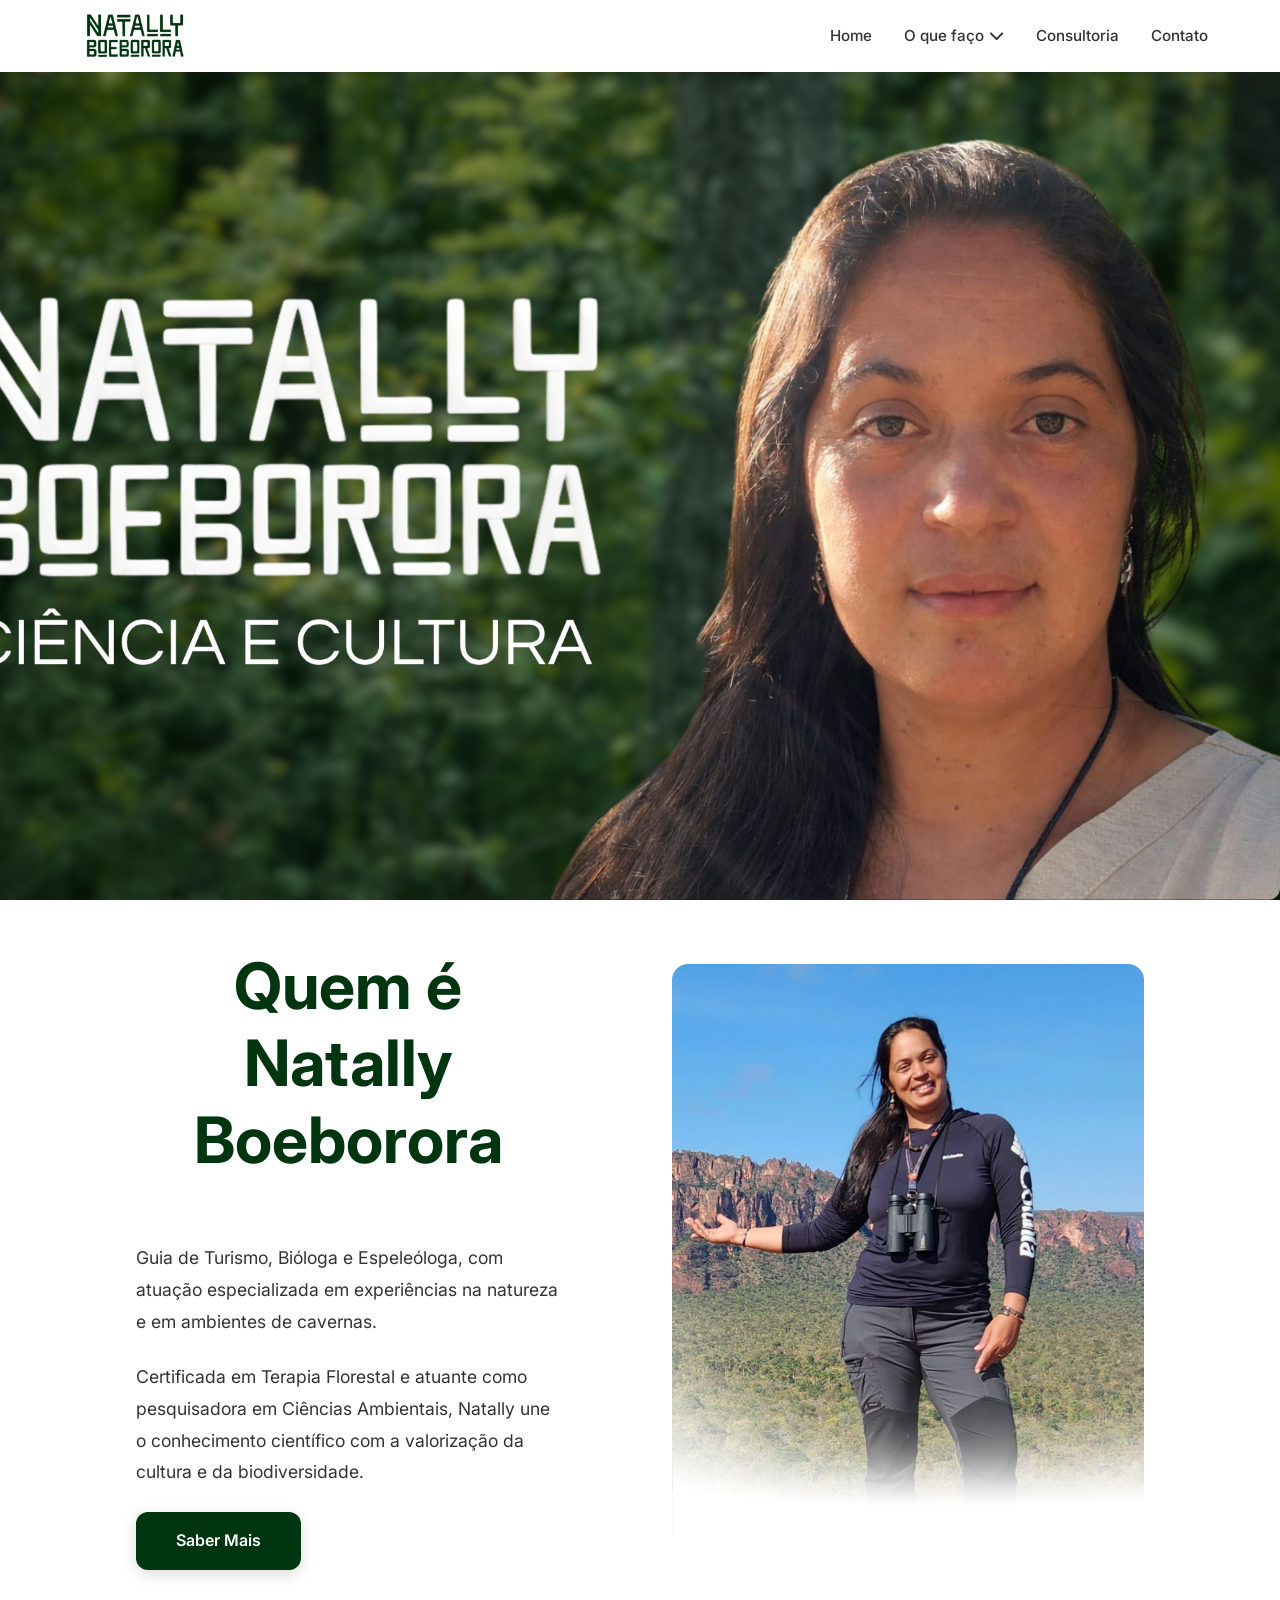
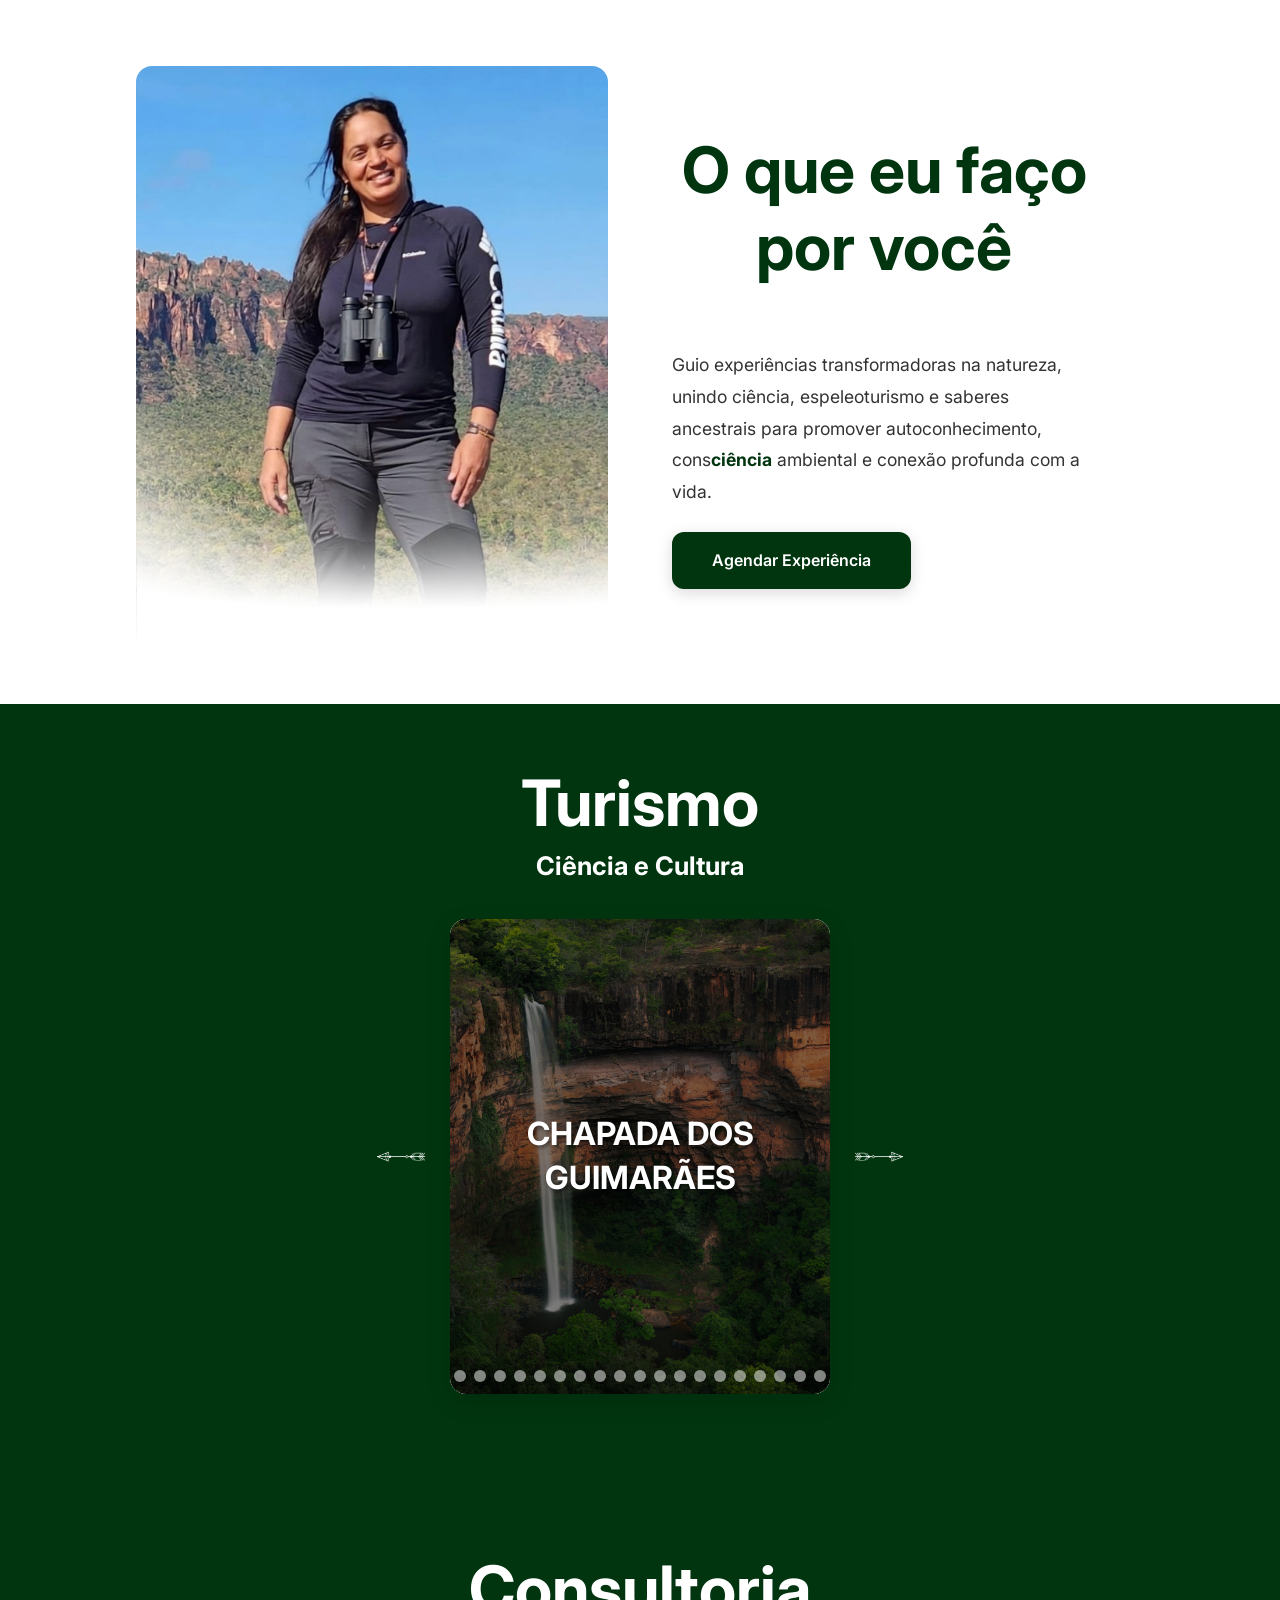
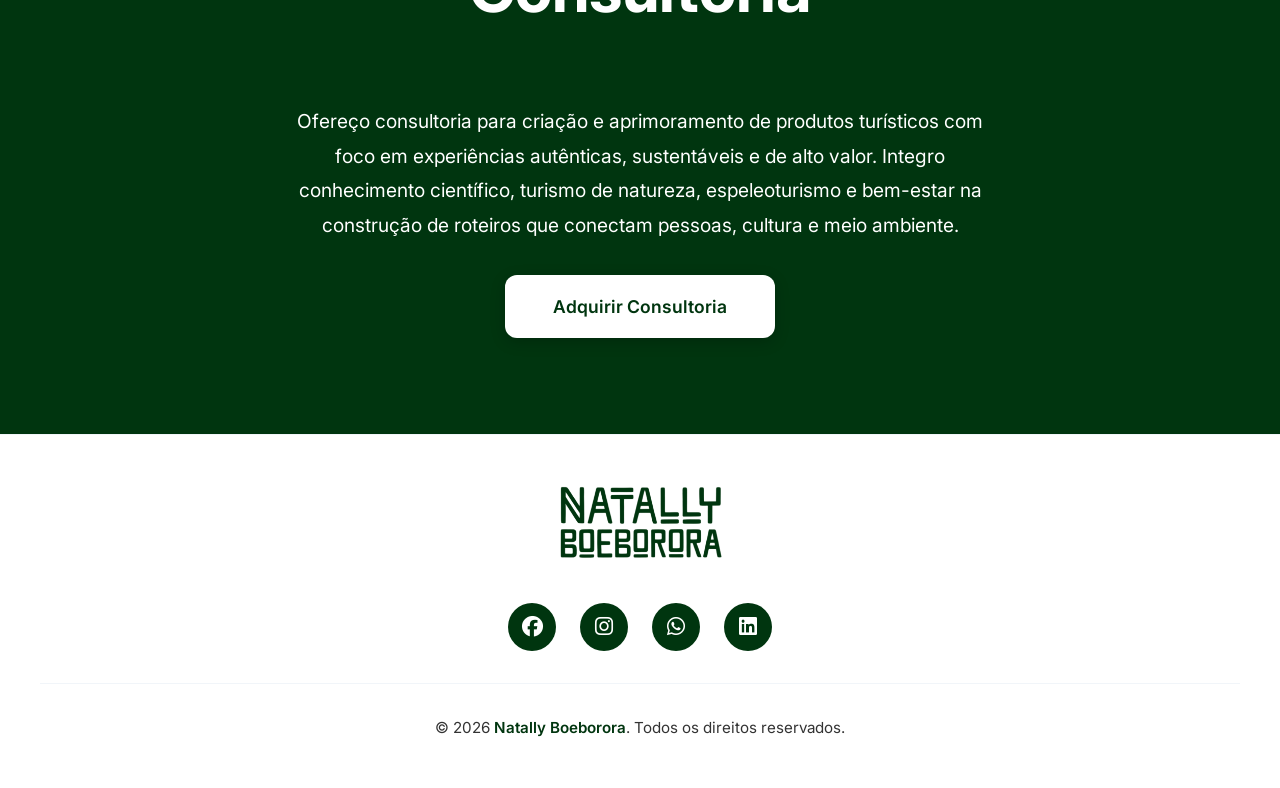
==== index.html @ 576e8a0c "feddback" ====
<!DOCTYPE html>
<html lang="pt-BR">

<head>
  <meta charset="UTF-8">
  <meta name="viewport" content="width=device-width, initial-scale=1.0">
  <title>Natally Boeborora | Ciência e Cultura</title>
  <link rel="preconnect" href="https://fonts.googleapis.com">
  <link rel="preconnect" href="https://fonts.gstatic.com" crossorigin>
  <link
    href="https://fonts.googleapis.com/css2?family=Inter:wght@300;400;500;600;700&amp;family=Playfair+Display:wght@400;700;900&amp;display=swap"
    rel="stylesheet">
  <link rel="stylesheet" href="css/styles.css">
  <link rel="stylesheet" href="https://cdnjs.cloudflare.com/ajax/libs/font-awesome/6.4.0/css/all.min.css">
</head>

<body>
  <!-- Menu Hamburguer -->
  <nav class="navbar">
    <div class="navbar-container">
      <div class="navbar-logo">
        <img src="assets/images/logoverde.png" alt="Natally Boeborora" class="logo-img">
      </div>
      <button class="hamburger" id="hamburger">
        <span></span>
        <span></span>
        <span></span>
      </button>
      <ul class="nav-menu" id="navMenu">
        <li><a href="index.html" class="nav-link">Home</a></li>
        <li class="nav-dropdown">
          <a href="#" class="nav-link">O que faço <i class="fas fa-chevron-down"></i></a>
          <ul class="dropdown-menu">
            <li><a href="guia-turismo.html">Guia de Turismo</a></li>
            <li><a href="turismo-infantil.html">Turismo Infantil</a></li>
            <li><a href="consultoria-turismo.html">Consultoria de Turismologa</a></li>
            <li><a href="terapia-florestal.html">Terapia Florestal & Natureza</a></li>
            <li><a href="palestras.html">Palestras</a></li>
            <li><a href="trajetoria.html">Trajetória Profissional</a></li>
          </ul>
        </li>
        <li><a href="#conclusao" class="nav-link">Consultoria</a></li>
        <li><a href="https://wa.me/5565999999999" target="_blank" class="nav-link">Contato</a></li>
      </ul>
    </div>
  </nav>

  <main>
    <!-- Section 1: Hero #home -->
    <section id="home" class="hero section">
      <picture>
        <source media="(max-width: 768px)" srcset="assets/images/bannermobile.png">
        <img src="assets/images/natallybanner.png" alt="Natally Boeborora" class="hero-banner-img">
      </picture>
    </section>

    <!-- Section 2: Sobre Natally -->
    <section id="sobre" class="section">
      <div class="container">
        <div class="about-grid">
          <div class="about-text fade-in">
            <h2>Quem é Natally Boeborora</h2>
            <p>Guia de Turismo, Bióloga e Espeleóloga, com atuação especializada em experiências na natureza e em ambientes de cavernas.</p>
            <p>Certificada em Terapia Florestal e atuante como pesquisadora em Ciências Ambientais, Natally une o conhecimento científico com a valorização da cultura e da biodiversidade.</p>
            <a href="trajetoria.html" class="btn-saber-mais">Saber Mais</a>
          </div>
          <div class="about-image fade-in">
            <img src="assets/images/quefaz.png" alt="Natally Boeborora">
          </div>
        </div>
      </div>
    </section>

    <!-- Section 3: O que eu faço -->
    <section id="servicos" class="section servicos-section">
      <div class="container">
        <div class="about-grid-reverse">
          <div class="about-image fade-in">
            <img src="assets/images/queme.png" alt="Serviços">
          </div>
          <div class="about-text fade-in">
            <h2>O que eu faço por você</h2>
            <p>Guio experiências transformadoras na natureza, unindo ciência, espeleoturismo e saberes ancestrais para promover autoconhecimento, cons<strong style="color: var(--green);">ciência</strong> ambiental e conexão profunda com a vida.</p>
            <a href="https://wa.me/5565999999999?text=Olá%20Natally%2C%20gostaria%20de%20agendar%20uma%20experiência" target="_blank" class="btn-agendar">Agendar Experiência</a>
          </div>
        </div>
      </div>
    </section>

    <!-- Section 4: Highlight -->
    <section id="highlight" class="section">
      <div class="container">
        <h2>Turismo</h2>
        <h3 style="text-align: center; color: var(--white); font-size: 1.6rem; margin-top: -2.5rem; margin-bottom: 2rem;">Ciência e Cultura</h3>

        <!-- Carrossel de Imagens -->
        <div class="carousel-wrapper fade-in">
          <button class="carousel-btn prev" onclick="changeCarousel(-1)">
            <img src="assets/images/icone2.png" alt="Voltar">
          </button>

          <div class="carousel">
            <div class="carousel-inner">
              <!-- Slide 1 - Chapada dos Guimarães -->
              <div class="carousel-item active">
                <img src="assets/images/carrossel1.jpg" alt="Chapada dos Guimarães">
                <div class="carousel-overlay">
                  <h3>CHAPADA DOS GUIMARÃES</h3>
                </div>
              </div>
              <!-- Slide 2 -->
              <div class="carousel-item">
                <img src="assets/images/1.png" alt="Turismo 1">
              </div>
              <!-- Slide 3 -->
              <div class="carousel-item">
                <img src="assets/images/2.png" alt="Turismo 2">
              </div>
              <!-- Slide 4 -->
              <div class="carousel-item">
                <img src="assets/images/3.png" alt="Turismo 3">
              </div>
              <!-- Slide 5 -->
              <div class="carousel-item">
                <img src="assets/images/4.png" alt="Turismo 4">
              </div>
              <!-- Slide 6 -->
              <div class="carousel-item">
                <img src="assets/images/5.png" alt="Turismo 5">
              </div>
              <!-- Slide 7 -->
              <div class="carousel-item">
                <img src="assets/images/6.png" alt="Turismo 6">
              </div>
              <!-- Slide 8 -->
              <div class="carousel-item">
                <img src="assets/images/carrossel2.jpg" alt="Pantanal">
                <div class="carousel-overlay">
                  <h3>PANTANAL</h3>
                </div>
              </div>
              <!-- Slide 9 -->
              <div class="carousel-item">
                <img src="assets/images/7.png" alt="Turismo 7">
              </div>
              <!-- Slide 10 -->
              <div class="carousel-item">
                <img src="assets/images/8.png" alt="Turismo 8">
              </div>
              <!-- Slide 11 -->
              <div class="carousel-item">
                <img src="assets/images/9.png" alt="Turismo 9">
              </div>
              <!-- Slide 12 -->
              <div class="carousel-item">
                <img src="assets/images/10.png" alt="Turismo 10">
              </div>
              <!-- Slide 13 -->
              <div class="carousel-item">
                <img src="assets/images/carrossel3.jpg" alt="Nobres">
                <div class="carousel-overlay">
                  <h3>NOBRES</h3>
                </div>
              </div>
              <!-- Slide 14 -->
              <div class="carousel-item">
                <img src="assets/images/11.png" alt="Turismo 11">
              </div>
              <!-- Slide 15 -->
              <div class="carousel-item carousel-item--video">
                <video src="assets/images/12.mp4" muted loop playsinline></video>
              </div>
              <!-- Slide 16 -->
              <div class="carousel-item">
                <img src="assets/images/13.png" alt="Turismo 13">
              </div>
              <!-- Slide 17 -->
              <div class="carousel-item carousel-item--video">
                <video src="assets/images/14.mp4" muted loop playsinline></video>
              </div>
              <!-- Slide 18 -->
              <div class="carousel-item">
                <img src="assets/images/carrossel4.jpg" alt="Cuiabá">
                <div class="carousel-overlay">
                  <h3>CUIABÁ CITY TOUR</h3>
                </div>
              </div>
              <!-- Slide 19 -->
              <div class="carousel-item">
                <img src="assets/images/15.png" alt="Turismo 15">
              </div>
              <!-- Slide 20 -->
              <div class="carousel-item">
                <img src="assets/images/16.png" alt="Turismo 16">
              </div>
              <!-- Slide 21 -->
              <div class="carousel-item">
                <img src="assets/images/17.png" alt="Turismo 17">
              </div>
            </div>

            <!-- Indicadores -->
            <div class="carousel-indicators">
              <span class="indicator active" onclick="currentCarousel(0)"></span>
              <span class="indicator" onclick="currentCarousel(1)"></span>
              <span class="indicator" onclick="currentCarousel(2)"></span>
              <span class="indicator" onclick="currentCarousel(3)"></span>
              <span class="indicator" onclick="currentCarousel(4)"></span>
              <span class="indicator" onclick="currentCarousel(5)"></span>
              <span class="indicator" onclick="currentCarousel(6)"></span>
              <span class="indicator" onclick="currentCarousel(7)"></span>
              <span class="indicator" onclick="currentCarousel(8)"></span>
              <span class="indicator" onclick="currentCarousel(9)"></span>
              <span class="indicator" onclick="currentCarousel(10)"></span>
              <span class="indicator" onclick="currentCarousel(11)"></span>
              <span class="indicator" onclick="currentCarousel(12)"></span>
              <span class="indicator" onclick="currentCarousel(13)"></span>
              <span class="indicator" onclick="currentCarousel(14)"></span>
              <span class="indicator" onclick="currentCarousel(15)"></span>
              <span class="indicator" onclick="currentCarousel(16)"></span>
              <span class="indicator" onclick="currentCarousel(17)"></span>
              <span class="indicator" onclick="currentCarousel(18)"></span>
              <span class="indicator" onclick="currentCarousel(19)"></span>
              <span class="indicator" onclick="currentCarousel(20)"></span>
            </div>
          </div>

          <button class="carousel-btn next" onclick="changeCarousel(1)">
            <img src="assets/images/icone.png" alt="Avançar">
          </button>
        </div>

      </div>
    </section>

    <!-- Section 5: Conclusão #conclusao -->
    <section id="conclusao" class="section">
      <div class="container">
        <h2>Consultoria</h2>
        <div class="conclusao-text fade-in">
          <p>Ofereço consultoria para criação e aprimoramento de produtos turísticos com foco em experiências autênticas, sustentáveis e de alto valor. Integro conhecimento científico, turismo de natureza, espeleoturismo e bem-estar na construção de roteiros que conectam pessoas, cultura e meio ambiente.</p>
          <a href="#contato" class="btn-consultoria">Adquirir Consultoria</a>
        </div>
      </div>
    </section>
  </main>

  <!-- Footer -->
  <footer role="contentinfo">
    <div class="footer-container">
      <!-- Logo -->
      <div class="footer-logo">
        <img src="assets/images/logoverde.png" alt="Logo Natally Boeborora">
      </div>

      <!-- Redes Sociais -->
      <div class="footer-socials">
        <a href="#" class="social-btn" title="Facebook">
          <i class="fab fa-facebook"></i>
        </a>
        <a href="#" class="social-btn" title="Instagram">
          <i class="fab fa-instagram"></i>
        </a>
        <a href="#" class="social-btn" title="WhatsApp">
          <i class="fab fa-whatsapp"></i>
        </a>
        <a href="#" class="social-btn" title="LinkedIn">
          <i class="fab fa-linkedin"></i>
        </a>
      </div>

      <!-- Copyright -->
      <div class="footer-copyright">
        <p>&copy; 2026 <span class="green-text">Natally Boeborora</span>. Todos os direitos reservados.</p>
      </div>
    </div>
  </footer>

  <script src="js/script.js"></script>
</body>

</html>
---- css/styles.css ----
/* Styles.css - Ciência e Cultura Site - Light Academic Theme */

/* Reset and Base */
* {
  margin: 0;
  padding: 0;
  box-sizing: border-box;
}

body {
  font-family: 'Inter', -apple-system, BlinkMacSystemFont, 'Segoe UI', Roboto, sans-serif;
  line-height: 1.6;
  color: var(--gray);
  background: var(--white);
  overflow-x: hidden;
}

img {
  max-width: 100%;
  height: auto;
  border-radius: 12px;
}

/* Color Variables - Matched from Canva */
:root {
  --soft-blue: #00350f;
  --light-blue: #E3F2FD;
  --primary-blue: #00350f;
  --accent-blue: #00350f;
  --green: #00350f;
  --light-green: #E8F5E8;
  --gray: #333333;
  --dark-gray: #374151;
  --light-gray: #F1F5F9;
  --white: #FFFFFF;
  --yellow: #FCD34D;
  --shadow: 0 4px 20px rgba(0, 0, 0, 0.08);
}


/* Navbar */
.navbar {
  position: fixed;
  top: 0;
  left: 0;
  width: 100%;
  background: var(--white);
  box-shadow: 0 2px 12px rgba(0, 0, 0, 0.08);
  z-index: 1000;
}

.navbar-container {
  max-width: 1200px;
  margin: 0 auto;
  padding: 0 2rem;
  display: flex;
  align-items: center;
  justify-content: space-between;
  height: 72px;
}

.navbar-logo {
  display: flex;
  align-items: center;
}

.logo-img {
  height: 48px;
  width: auto;
  border-radius: 0;
}

.nav-menu {
  list-style: none;
  display: flex;
  align-items: center;
  gap: 2rem;
  margin: 0;
  padding: 0;
}

.nav-link {
  text-decoration: none;
  color: var(--gray);
  font-weight: 500;
  font-size: 0.95rem;
  transition: color 0.3s ease;
  display: flex;
  align-items: center;
  gap: 0.3rem;
}

.nav-link:hover {
  color: var(--green);
}

/* Dropdown */
.nav-dropdown {
  position: relative;
}

.nav-dropdown .dropdown-menu {
  display: none;
  position: absolute;
  top: calc(100% + 0.5rem);
  left: 0;
  background: var(--white);
  border-radius: 10px;
  box-shadow: 0 8px 24px rgba(0, 0, 0, 0.12);
  min-width: 230px;
  padding: 0.5rem 0;
  list-style: none;
  z-index: 200;
}

.nav-dropdown.active .dropdown-menu {
  display: block;
}

.dropdown-menu li a {
  display: block;
  padding: 0.65rem 1.25rem;
  color: var(--gray);
  text-decoration: none;
  font-size: 0.92rem;
  font-weight: 500;
  transition: background 0.2s ease, color 0.2s ease;
}

.dropdown-menu li a:hover {
  background: var(--light-green);
  color: var(--green);
}

/* Hamburger (mobile) */
.hamburger {
  display: none;
  flex-direction: column;
  gap: 5px;
  background: none;
  border: none;
  cursor: pointer;
  padding: 4px;
}

.hamburger span {
  display: block;
  width: 26px;
  height: 3px;
  background: var(--gray);
  border-radius: 3px;
  transition: all 0.3s ease;
}

/* Service pages */
.service-hero {
  padding-top: 72px;
  min-height: 320px;
  background: var(--green);
  display: flex;
  align-items: center;
  justify-content: center;
  position: relative;
}

.service-hero::before {
  content: '';
  position: absolute;
  inset: 0;
  background: rgba(0, 0, 0, 0.62);
}

.service-hero-content {
  position: relative;
  z-index: 1;
}

@media (max-width: 768px) {
  .service-hero--consultoria {
    background-image: url('../assets/images/consultoriamobile.jpeg') !important;
    background-position: center !important;
  }
}

.service-hero-content {
  text-align: center;
  padding: 4rem 2rem;
  max-width: 700px;
}

.service-hero-content h1 {
  font-size: clamp(2rem, 5vw, 3.5rem);
  color: var(--white);
  margin-bottom: 1rem;
}

.service-hero-content p {
  font-size: 1.15rem;
  color: rgba(255, 255, 255, 0.85);
  line-height: 1.7;
}

.service-content {
  max-width: 800px;
  margin: 0 auto;
}

.service-content h2 {
  font-size: clamp(1.6rem, 3vw, 2.4rem);
  color: var(--green);
  margin-bottom: 1.5rem;
  text-align: left;
}

.service-content p {
  font-size: 1.05rem;
  line-height: 1.8;
  color: var(--gray);
  margin-bottom: 1.25rem;
}

.service-list {
  list-style: none;
  padding: 0;
  margin: 1.5rem 0;
}

.service-list li {
  padding: 0.6rem 0 0.6rem 1.5rem;
  position: relative;
  font-size: 1.05rem;
  color: var(--gray);
  line-height: 1.6;
  border-bottom: 1px solid var(--light-gray);
}

.service-list li::before {
  content: '✓';
  position: absolute;
  left: 0;
  color: var(--green);
  font-weight: 700;
}

.features-grid {
  display: grid;
  grid-template-columns: repeat(auto-fit, minmax(220px, 1fr));
  gap: 1.5rem;
  margin-top: 1.5rem;
}

.feature-card {
  background: var(--white);
  border-radius: 12px;
  padding: 1.75rem 1.5rem;
  box-shadow: var(--shadow);
  transition: transform 0.3s ease;
}

.feature-card:hover {
  transform: translateY(-4px);
}

.feature-card h3 {
  font-size: 1.1rem;
  color: var(--green);
  margin-bottom: 0.75rem;
}

.feature-card p {
  font-size: 0.95rem;
  color: var(--gray);
  line-height: 1.6;
  margin: 0;
}

/* Offset content below fixed navbar */
main {
  padding-top: 72px;
}


/* Mobile navbar */
@media (max-width: 768px) {
  .hamburger {
    display: flex;
  }

  .nav-menu {
    display: none;
    position: absolute;
    top: 72px;
    right: 0;
    left: auto;
    width: 220px;
    background: var(--white);
    flex-direction: column;
    align-items: flex-end;
    padding: 1rem 1.5rem 1.5rem;
    box-shadow: -4px 8px 20px rgba(0, 0, 0, 0.1);
    border-radius: 0 0 0 12px;
    gap: 0.25rem;
  }

  .nav-menu.open {
    display: flex;
  }

  .nav-dropdown .dropdown-menu {
    position: static;
    box-shadow: none;
    padding: 0 0 0 1rem;
    display: none;
  }

  .nav-dropdown.active .dropdown-menu {
    display: block;
  }
}

/* Hero Section #inicio */
.hero {
  width: 100vw;
  height: calc(100vh - 72px);
  min-height: 528px;
  background-image: url('../assets/images/bannerbg.png');
  background-size: cover;
  background-position: center;
  background-repeat: no-repeat;
  background-attachment: fixed;
  position: relative;
  margin-left: calc(-50vw + 50%);
}



.hero-banner-img {
  position: absolute;
  top: 0;
  left: 0;
  width: 100%;
  height: 100%;
  object-fit: cover;
  object-position: center;
  z-index: 0;
}

.cta-button {
  background: var(--yellow);
  color: var(--primary-blue);
  padding: 1rem 2.5rem;
  font-size: 1.2rem;
  font-weight: 600;
  border: none;
  border-radius: 50px;
  cursor: pointer;
  transition: transform 0.3s ease, box-shadow 0.3s ease;
  text-decoration: none;
  display: inline-block;
}

.cta-button:hover {
  transform: translateY(-3px);
  box-shadow: 0 10px 25px rgba(252, 211, 77, 0.4);
}

/* Section */
.section {
  padding: 3rem 2rem;
}

/* Container */
.container {
  max-width: 1200px;
  margin: 0 auto;
  padding: 0 6rem;
}

/* Sobre Section - 2 columns */
.sobre-container {
  display: grid;
  grid-template-columns: 1fr 1fr;
  gap: 4rem;
  align-items: center;
}

.sobre-text h3 {
  font-size: 2.5rem;
  color: var(--soft-blue);
  margin-bottom: 1.5rem;
}

.sobre-text p {
  font-size: 1.2rem;
  line-height: 1.8;
  color: var(--gray);
}

.sobre-img {
  height: 400px;
  background: var(--light-blue);
  border-radius: 20px;
  display: flex;
  align-items: center;
  justify-content: center;
  font-size: 1.1rem;
}

/* About Section */
.about-grid {
  display: grid;
  grid-template-columns: 1fr 1fr;
  gap: 4rem;
  align-items: center;
}

.about-grid-reverse {
  display: grid;
  grid-template-columns: 1fr 1fr;
  gap: 4rem;
  align-items: center;
}

.about-text {
  max-width: 90%;
}

.about-text h2 {
  font-size: 2.8rem;
  color: var(--green);
  margin-bottom: 2rem;
  line-height: 1.2;
}

.about-text p {
  font-size: 1.1rem;
  color: var(--gray);
  line-height: 1.8;
  margin-bottom: 1.5rem;
}

.about-image {
  display: flex;
  align-items: center;
  justify-content: center;
}

.about-image img {
  max-width: 100%;
  height: auto;
  border-radius: 16px;
}


/* Content Blocks - Alternating */
.content-blocks {
  display: flex;
  flex-direction: column;
  gap: 6rem;
}

.content-block {
  display: flex;
  align-items: center;
  gap: 1.5rem;
}

.content-block.reverse {
  flex-direction: row-reverse;
}

.content-block-img {
  flex: 1.4;
  height: 480px;
  display: flex;
  align-items: center;
  justify-content: center;
  font-size: 1.1rem;
}

.content-block-img img {
  max-width: 100%;
  max-height: 100%;
  object-fit: contain;
}

.content-block-text {
  flex: 1;
  padding: 0 2rem;
}

.content-block-text h3 {
  font-size: 2.2rem;
  color: var(--green);
  margin-bottom: 1rem;
}

.content-block-text p {
  font-size: 1.1rem;
  line-height: 1.8;
  color: var(--gray);
}

/* Highlight Box */
/* Highlight Section */
#highlight {
  background: var(--green);
}

/* Carousel Wrapper */
.carousel-wrapper {
  display: flex;
  flex-direction: row;
  align-items: center;
  justify-content: center;
  gap: 1.5rem;
  margin: 2rem auto 3rem;
  max-width: 700px;
}

/* Carousel */
.carousel {
  width: 100%;
  max-width: 380px;
  position: relative;
  background: var(--white);
  border-radius: 16px;
  overflow: hidden;
  box-shadow: 0 8px 24px rgba(0, 0, 0, 0.15);
  flex-shrink: 0;
}

.carousel-inner {
  position: relative;
  width: 100%;
  aspect-ratio: 4 / 5;
  height: auto;
}

.carousel-item {
  display: none;
  position: absolute;
  top: 0;
  left: 0;
  width: 100%;
  height: 100%;
}

.carousel-item.active {
  display: block;
  animation: fadeIn 0.5s ease-in-out;
}

.carousel-item img,
.carousel-item video {
  width: 100%;
  height: 100%;
  object-fit: cover;
  border-radius: 16px;
}

.carousel-overlay {
  position: absolute;
  top: 0;
  left: 0;
  width: 100%;
  height: 100%;
  background: rgba(0, 0, 0, 0.5);
  display: flex;
  align-items: center;
  justify-content: center;
  border-radius: 16px;
}

.carousel-overlay h3 {
  color: var(--white);
  font-size: 2rem;
  text-align: center;
  padding: 2rem;
  line-height: 1.4;
  text-shadow: 2px 2px 4px rgba(0, 0, 0, 0.5);
}

@keyframes fadeIn {
  from {
    opacity: 0;
  }
  to {
    opacity: 1;
  }
}

.carousel-btn {
  background: transparent;
  border: none;
  padding: 0;
  cursor: pointer;
  width: 50px;
  height: 50px;
  display: flex;
  align-items: center;
  justify-content: center;
  transition: opacity 0.3s ease;
  flex-shrink: 0;
}

.carousel-btn img {
  border-radius: 0;
  width: 100%;
  height: 100%;
  object-fit: contain;
}

.registros-carousel-wrapper .carousel-btn {
  background: var(--green);
  border-radius: 50%;
  box-shadow: 0 2px 10px rgba(0, 0, 0, 0.15);
  padding: 10px;
  width: 50px;
  height: 50px;
}

.carousel-btn:hover {
  opacity: 0.7;
}

.carousel-indicators {
  position: absolute;
  bottom: 12px;
  left: 50%;
  transform: translateX(-50%);
  display: flex;
  gap: 8px;
  z-index: 10;
}

.indicator {
  width: 12px;
  height: 12px;
  border-radius: 50%;
  background: rgba(255, 255, 255, 0.5);
  cursor: pointer;
  transition: background 0.3s ease;
}

.indicator.active {
  background: var(--white);
}

#highlight h2 {
  color: var(--white) !important;
  margin-bottom: 2rem !important;
}

.highlight-box {
  background: transparent;
  padding: 4rem 3rem;
  border-radius: 24px;
  text-align: center;
  max-width: 800px;
  margin: 0 auto;
  box-shadow: none;
}

.highlight-box p {
  font-size: 1.4rem;
  font-style: italic;
  color: var(--white);
  line-height: 1.7;
}

/* Conclusão Section */
#conclusao {
  background: var(--green);
}

#conclusao h2 {
  color: var(--white) !important;
}

.conclusao-text {
  max-width: 700px;
  margin: 0 auto 3rem;
  text-align: center;
  font-size: 1.2rem;
  line-height: 1.8;
  color: var(--white);
}

.conclusao-text p {
  font-weight: normal;
  margin-bottom: 2rem;
}

.btn-consultoria {
  display: inline-block;
  background: var(--white);
  color: var(--green);
  padding: 1rem 3rem;
  border-radius: 12px;
  font-size: 1.1rem;
  font-weight: 600;
  text-decoration: none;
  transition: transform 0.3s ease, box-shadow 0.3s ease;
  cursor: pointer;
  box-shadow: 0 4px 15px rgba(0, 0, 0, 0.2);
}

.btn-consultoria:hover {
  transform: translateY(-3px);
  box-shadow: 0 8px 25px rgba(0, 0, 0, 0.3);
}

.btn-saber-mais {
  display: block;
  background: var(--green);
  color: var(--white);
  padding: 1rem 2.5rem;
  border-radius: 12px;
  font-size: 1rem;
  font-weight: 600;
  text-decoration: none;
  transition: transform 0.3s ease, box-shadow 0.3s ease;
  margin-top: 1.5rem;
  margin-left: 0;
  box-shadow: 0 4px 15px rgba(0, 0, 0, 0.15);
  width: fit-content;
}

.btn-saber-mais:hover {
  transform: translateY(-3px);
  box-shadow: 0 8px 25px rgba(0, 0, 0, 0.25);
}

.btn-agendar {
  display: block;
  background: var(--green);
  color: var(--white);
  padding: 1rem 2.5rem;
  border-radius: 12px;
  font-size: 1rem;
  font-weight: 600;
  text-decoration: none;
  transition: transform 0.3s ease, box-shadow 0.3s ease;
  margin-top: 1.5rem;
  margin-left: 0;
  box-shadow: 0 4px 15px rgba(0, 0, 0, 0.15);
  width: fit-content;
}

.btn-agendar:hover {
  transform: translateY(-3px);
  box-shadow: 0 8px 25px rgba(0, 0, 0, 0.25);
}

/* Section h2 */
.section h2 {
  font-size: clamp(2.5rem, 5vw, 4rem);
  text-align: center;
  margin-bottom: 4rem;
  color: var(--soft-blue);
  position: relative;
}



/* Footer */
footer {
  background: var(--primary-blue);
  color: var(--white);
  text-align: center;
  padding: 4rem 2rem 3rem;
}

.footer-content p {
  margin-bottom: 1rem;
  opacity: 0.9;
}

/* Smooth Scroll */
html {
  scroll-behavior: smooth;
}

/* Animations */
@keyframes fadeInUp {
  from {
    opacity: 0;
    transform: translateY(30px);
  }

  to {
    opacity: 1;
    transform: translateY(0);
  }
}

/* Responsive */
@media (max-width: 768px) {
  .section {
    padding: 3rem 2rem;
  }

  .container {
    padding: 0 1.5rem;
  }

  .hero {
    margin-left: 0;
    width: 100%;
    height: 50vh;
    min-height: 350px;
  }

  .about-grid,
  .about-grid-reverse {
    grid-template-columns: 1fr;
    gap: 2rem;
  }

  .about-image {
    display: none;
  }

  .about-text {
    text-align: left !important;
    width: 100% !important;
    max-width: none !important;
    padding: 0 !important;
    margin: 0 !important;
  }

  .section h2 {
    margin-bottom: 1.5rem;
  }

  #highlight h2 {
    margin-bottom: 2rem !important;
  }

  .about-text h2 {
    text-align: left;
    margin-bottom: 1rem;
  }

  .about-text p {
    text-align: left;
  }

  .sobre-container,
  .content-block,
  .content-block.reverse {
    grid-template-columns: 1fr;
    flex-direction: column;
    gap: 2rem;
    text-align: center;
  }

  .carousel-wrapper {
    flex-direction: row;
    align-items: center;
    gap: 0.5rem;
    max-width: 100%;
  }

  .carousel {
    flex: 1;
    max-width: 100%;
    min-width: 0;
  }

  .carousel-inner {
    aspect-ratio: 4 / 5;
    height: auto;
  }

  .carousel-btn {
    width: 36px;
    height: 36px;
    flex-shrink: 0;
  }

  .highlight-box {
    padding: 2rem 1.5rem;
  }
}

/* Footer */
footer {
  background: var(--white);
  color: var(--gray);
  padding: 3rem 2rem;
  text-align: center;
  border-top: 1px solid var(--light-gray);
}

.footer-container {
  max-width: 1200px;
  margin: 0 auto;
  display: flex;
  flex-direction: column;
  align-items: center;
  gap: 2rem;
}

.footer-logo img {
  max-height: 80px;
  width: auto;
}

.footer-socials {
  display: flex;
  gap: 1.5rem;
  justify-content: center;
}

.social-btn {
  display: inline-flex;
  align-items: center;
  justify-content: center;
  width: 48px;
  height: 48px;
  background: var(--soft-blue);
  color: var(--white);
  border-radius: 50%;
  text-decoration: none;
  transition: background 0.3s ease, transform 0.3s ease;
  font-size: 1.3rem;
}

.social-btn:hover {
  background: var(--green);
  color: var(--white);
  transform: translateY(-3px);
}

.footer-copyright {
  border-top: 1px solid var(--light-gray);
  padding-top: 2rem;
  width: 100%;
}

.footer-copyright p {
  margin: 0;
  font-size: 0.95rem;
  color: var(--gray);
}

.green-text {
  color: var(--green);
  font-weight: 600;
}

.green-link {
  color: var(--green);
  font-weight: 600;
  text-decoration: none;
  transition: opacity 0.3s ease;
}

/* Registros Carousel */
.registros-carousel-wrapper {
  display: flex;
  flex-direction: row;
  align-items: center;
  justify-content: center;
  gap: 1.5rem;
  max-width: 700px;
  margin: 0 auto;
}

.registros-carousel {
  width: 100%;
  max-width: 380px;
  flex-shrink: 0;
  position: relative;
  border-radius: 16px;
  overflow: hidden;
  box-shadow: 0 8px 24px rgba(0, 0, 0, 0.15);
}

.registros-inner {
  position: relative;
  width: 100%;
  aspect-ratio: 4 / 5;
}

.registros-item {
  display: none;
  position: absolute;
  inset: 0;
}

.registros-item.active {
  display: block;
  animation: fadeIn 0.5s ease-in-out;
}

.registros-item img {
  width: 100%;
  height: 100%;
  object-fit: cover;
  border-radius: 16px;
}

.registros-indicators {
  position: absolute;
  bottom: 12px;
  left: 50%;
  transform: translateX(-50%);
  display: flex;
  gap: 8px;
  z-index: 10;
}

@media (max-width: 768px) {
  .registros-carousel-wrapper {
    gap: 0.5rem;
  }

  .registros-carousel {
    max-width: 100%;
    flex: 1;
    min-width: 0;
  }
}

.green-link:hover {
  opacity: 0.7;
  text-decoration: underline;
}

@media (min-width: 1200px) {
  .hero h1 {
    font-size: 6rem;
  }
}

/* Intersection Observer for animations */
.fade-in {
  opacity: 0;
  transform: translateY(30px);
  transition: all 0.6s ease;
}

.fade-in.visible {
  opacity: 1;
  transform: translateY(0);
}
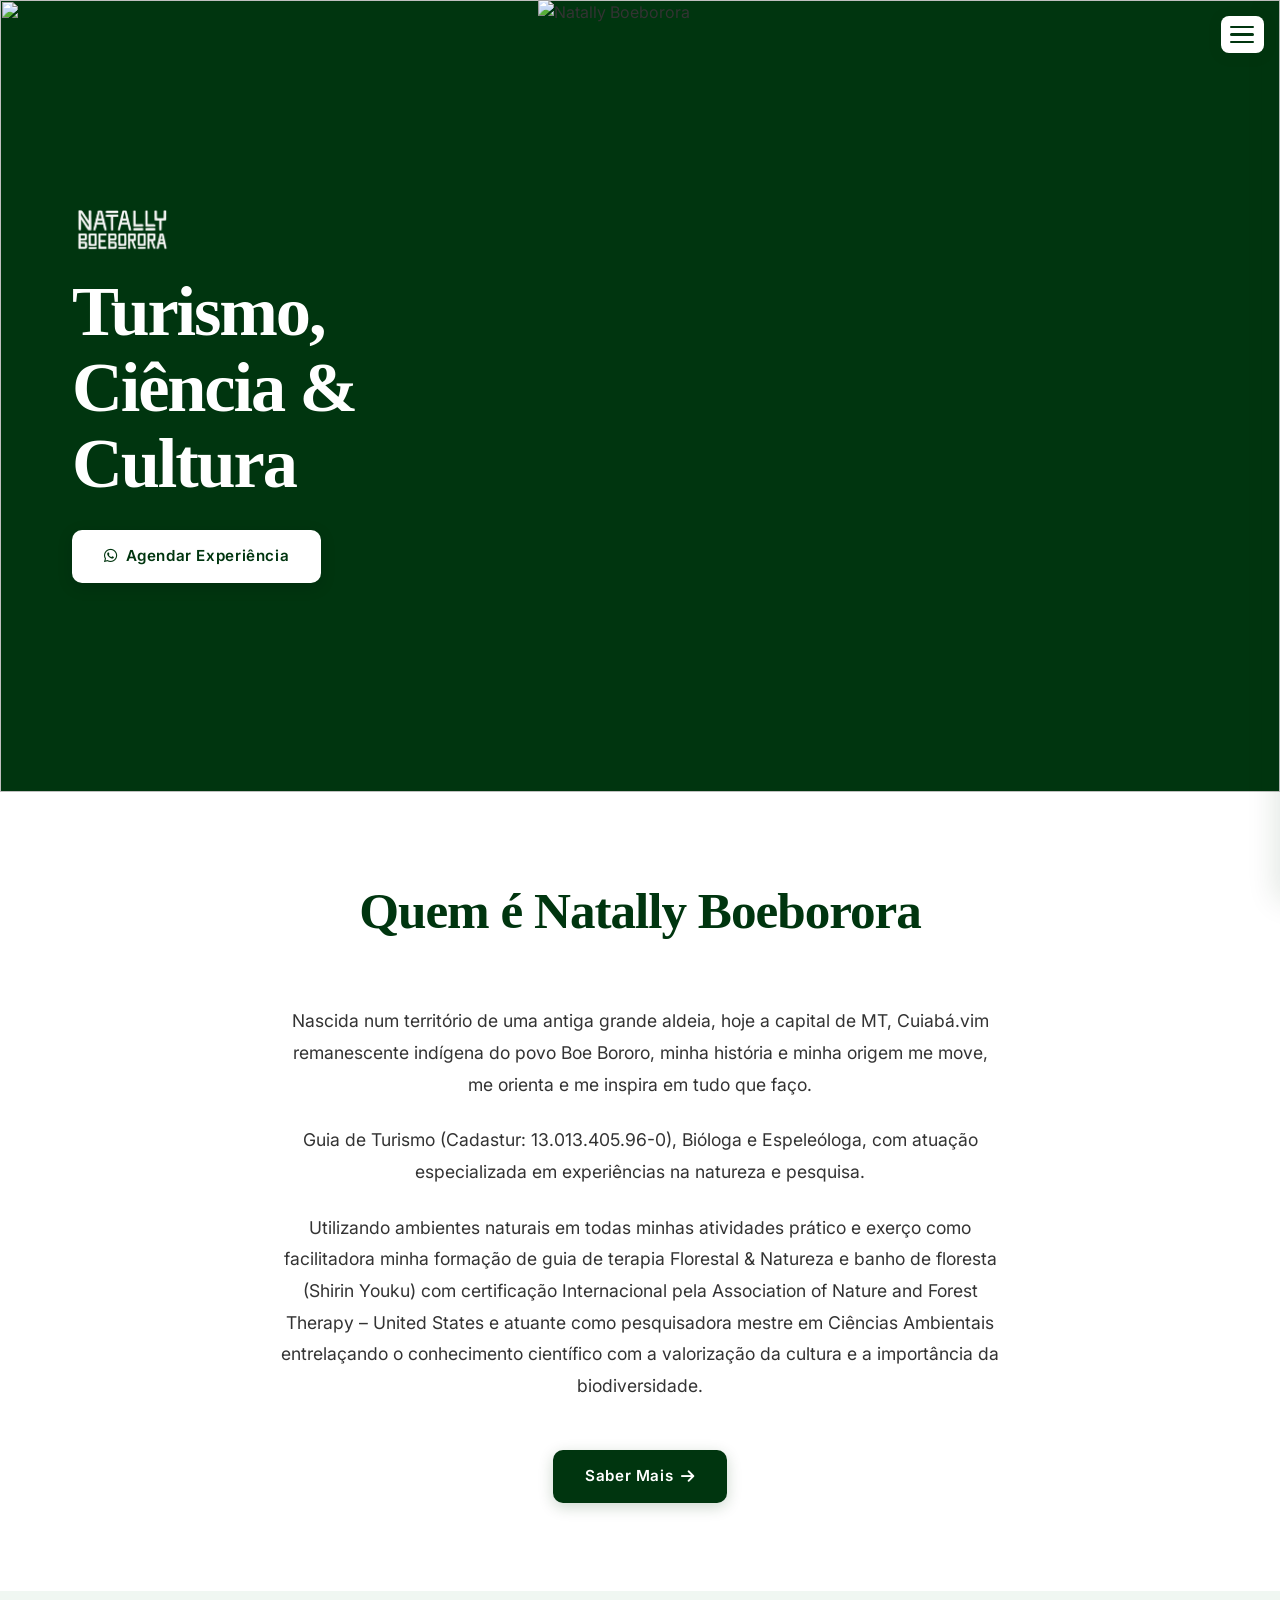
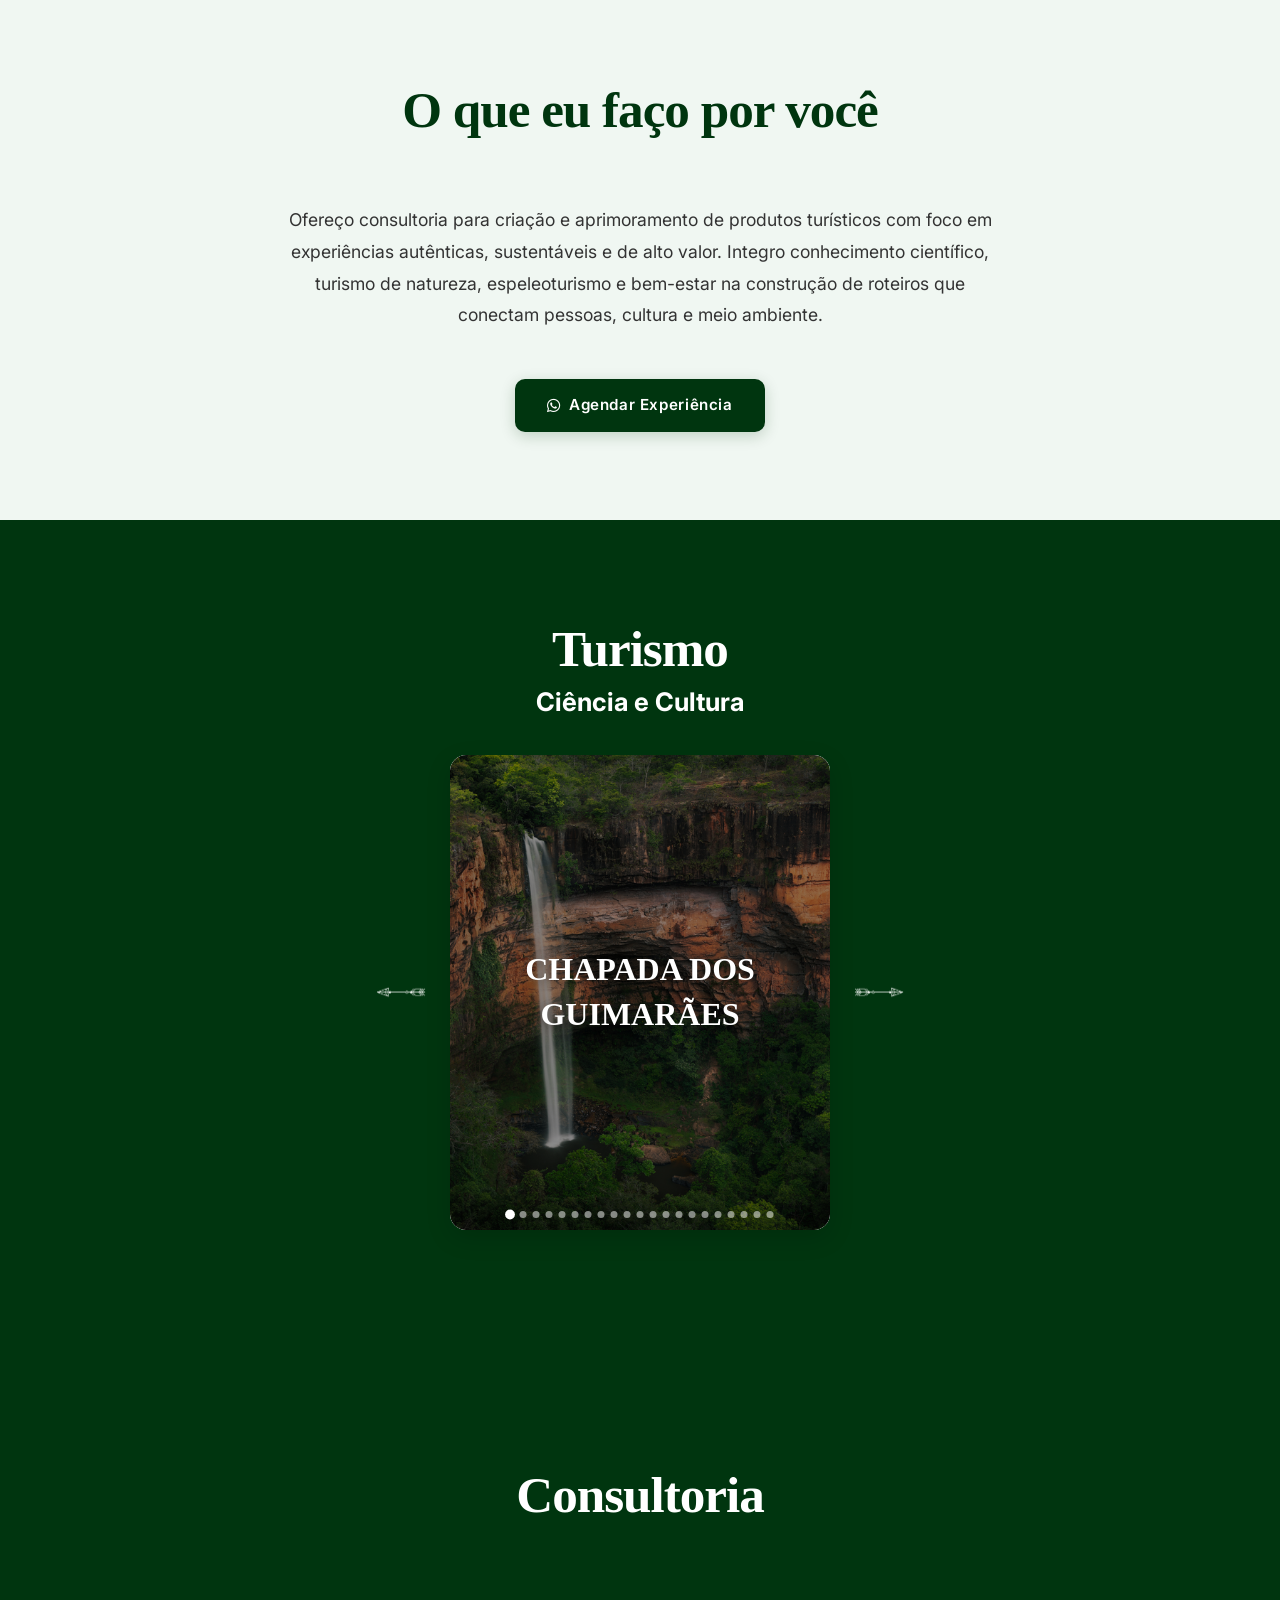
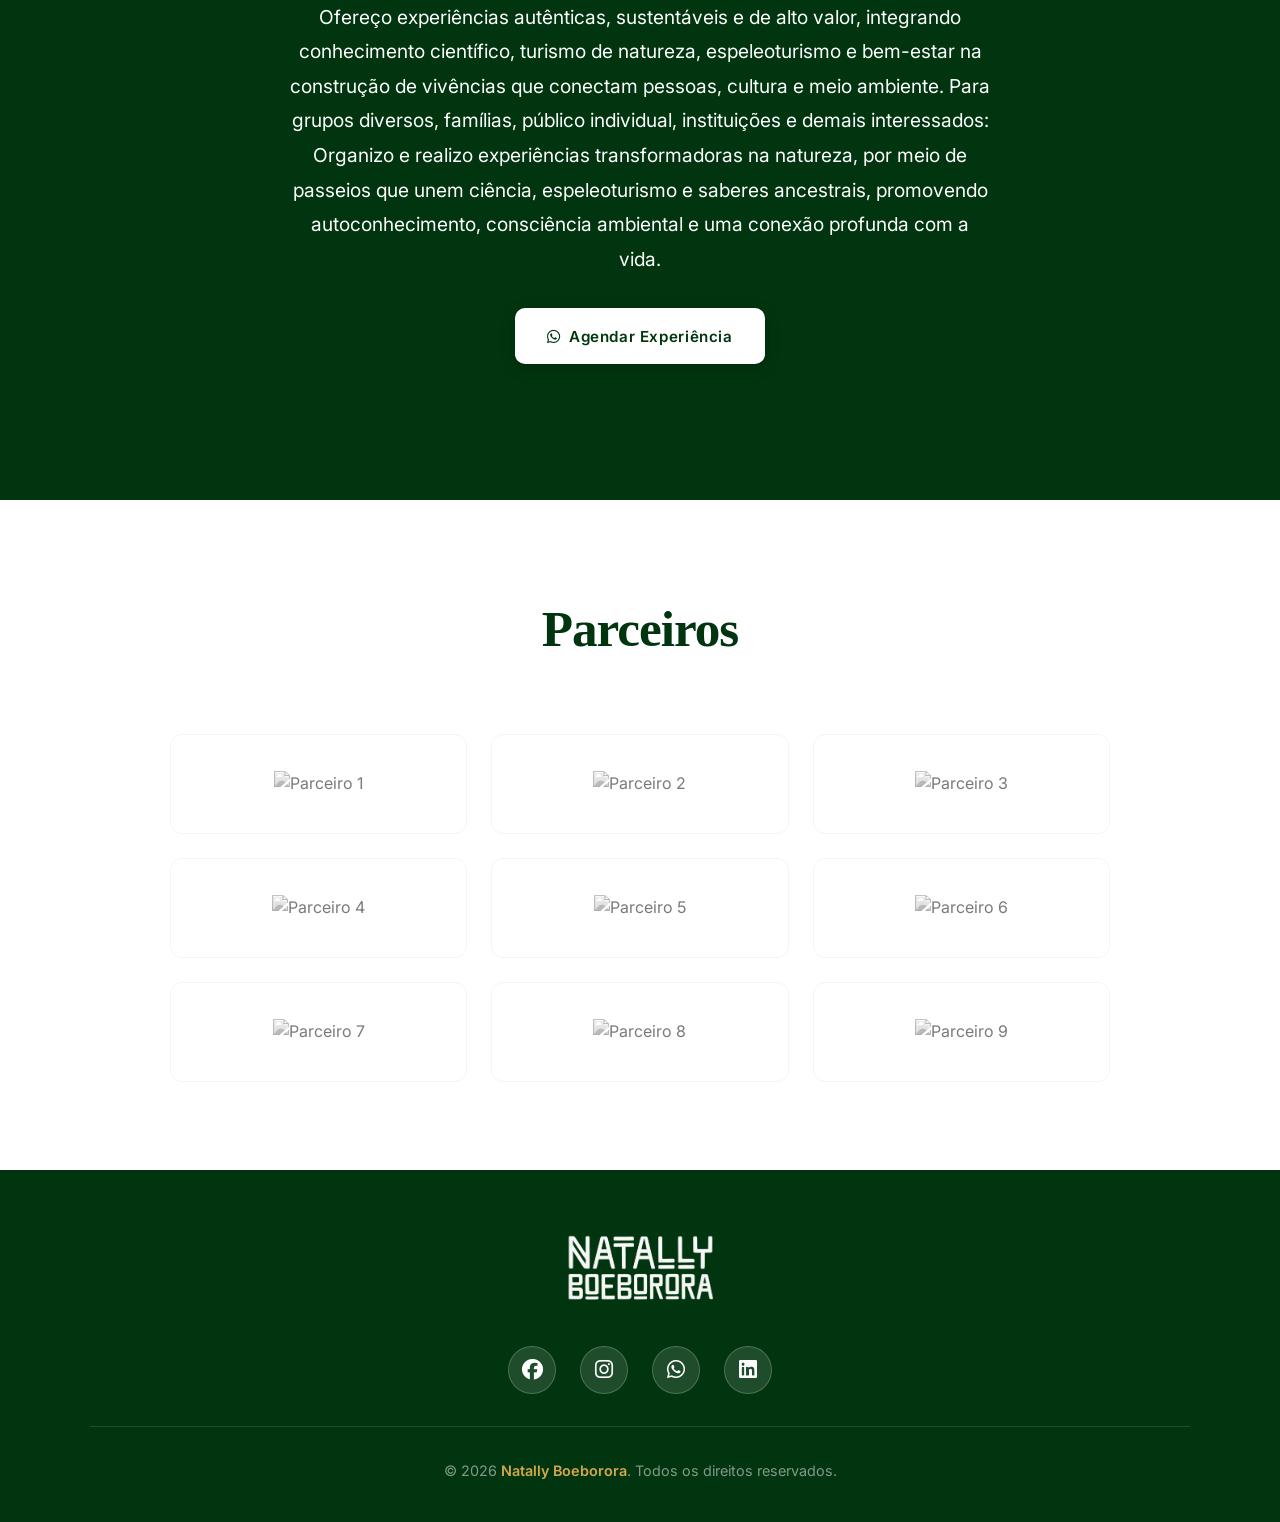
==== commit 617fb713: "Melhorias visuais e de conteúdo: banner, sidebar, footer e trajetória Co-Authored-By: Claude Sonnet " ====
--- a/index.html
+++ b/index.html
@@ -15,17 +15,21 @@
 </head>
 
 <body>
-  <!-- Menu Hamburguer -->
+  <div class="sidebar-overlay"></div>
+
+  <!-- Botão hamburguer (fora da sidebar para sempre ficar visível) -->
+  <button class="hamburger" id="hamburger">
+    <span></span>
+    <span></span>
+    <span></span>
+  </button>
+
+  <!-- Sidebar -->
   <nav class="navbar">
     <div class="navbar-container">
       <div class="navbar-logo">
         <img src="assets/images/logoverde.png" alt="Natally Boeborora" class="logo-img">
       </div>
-      <button class="hamburger" id="hamburger">
-        <span></span>
-        <span></span>
-        <span></span>
-      </button>
       <ul class="nav-menu" id="navMenu">
         <li><a href="index.html" class="nav-link">Home</a></li>
         <li class="nav-dropdown">
@@ -40,33 +44,49 @@
           </ul>
         </li>
         <li><a href="#conclusao" class="nav-link">Consultoria</a></li>
-        <li><a href="https://wa.me/5565999999999" target="_blank" class="nav-link">Contato</a></li>
+        <li><a href="https://wa.me/556599033444" target="_blank" class="nav-link">Contato</a></li>
       </ul>
+      <button class="sidebar-close" id="sidebarClose">
+        <i class="fas fa-right-from-bracket"></i>
+        Fechar
+      </button>
     </div>
   </nav>
 
   <main>
     <!-- Section 1: Hero #home -->
-    <section id="home" class="hero section">
-      <picture>
-        <source media="(max-width: 768px)" srcset="assets/images/bannermobile.png">
-        <img src="assets/images/natallybanner.png" alt="Natally Boeborora" class="hero-banner-img">
-      </picture>
+    <section id="home" class="hero">
+      <!-- Lado esquerdo: logo + título + botão -->
+      <div class="hero-content fade-in">
+        <img src="assets/images/logobranco.png" alt="Natally Boeborora" class="hero-logo">
+        <div class="hero-title">
+          <span>Turismo,</span>
+          <span>Ciência &</span>
+          <span>Cultura</span>
+        </div>
+        <a href="https://wa.me/556599033444?text=Olá%20Natally%2C%20gostaria%20de%20agendar%20uma%20experiência" target="_blank" class="btn-agendar hero-btn">
+          <i class="fab fa-whatsapp"></i> Agendar Experiência
+        </a>
+      </div>
+
+      <!-- Lado direito: imagem alinhada à margem direita -->
+      <div class="hero-image">
+        <img src="assets/images/banner.png" alt="Natally Boeborora">
+      </div>
+
+      <!-- Imagem decorativa no rodapé do banner -->
+      <img src="assets/images/bgbanner.png" alt="" class="hero-bg-bottom">
     </section>
 
     <!-- Section 2: Sobre Natally -->
     <section id="sobre" class="section">
       <div class="container">
-        <div class="about-grid">
-          <div class="about-text fade-in">
-            <h2>Quem é Natally Boeborora</h2>
-            <p>Guia de Turismo, Bióloga e Espeleóloga, com atuação especializada em experiências na natureza e em ambientes de cavernas.</p>
-            <p>Certificada em Terapia Florestal e atuante como pesquisadora em Ciências Ambientais, Natally une o conhecimento científico com a valorização da cultura e da biodiversidade.</p>
-            <a href="trajetoria.html" class="btn-saber-mais">Saber Mais</a>
-          </div>
-          <div class="about-image fade-in">
-            <img src="assets/images/quefaz.png" alt="Natally Boeborora">
-          </div>
+        <div class="about-text about-text--centered fade-in">
+          <h2>Quem é Natally Boeborora</h2>
+          <p>Nascida num território de uma antiga grande aldeia, hoje a capital de MT, Cuiabá.vim remanescente indígena do povo Boe Bororo, minha história e minha origem me move, me orienta e me inspira em tudo que faço. </p>
+          <p>Guia de Turismo (Cadastur: 13.013.405.96-0), Bióloga e Espeleóloga, com atuação especializada em experiências na natureza e pesquisa.</p>
+          <p>Utilizando ambientes naturais em todas minhas atividades prático e exerço como facilitadora minha formação de guia de terapia Florestal & Natureza e banho de floresta (Shirin Youku) com certificação Internacional pela Association of Nature and Forest Therapy – United States e atuante como pesquisadora mestre em Ciências Ambientais entrelaçando o conhecimento científico com a valorização da cultura e a importância da biodiversidade.</p>
+          <a href="trajetoria.html" class="btn-saber-mais">Saber Mais <i class="fas fa-arrow-right"></i></a>
         </div>
       </div>
     </section>
@@ -74,15 +94,10 @@
     <!-- Section 3: O que eu faço -->
     <section id="servicos" class="section servicos-section">
       <div class="container">
-        <div class="about-grid-reverse">
-          <div class="about-image fade-in">
-            <img src="assets/images/queme.png" alt="Serviços">
-          </div>
-          <div class="about-text fade-in">
-            <h2>O que eu faço por você</h2>
-            <p>Guio experiências transformadoras na natureza, unindo ciência, espeleoturismo e saberes ancestrais para promover autoconhecimento, cons<strong style="color: var(--green);">ciência</strong> ambiental e conexão profunda com a vida.</p>
-            <a href="https://wa.me/5565999999999?text=Olá%20Natally%2C%20gostaria%20de%20agendar%20uma%20experiência" target="_blank" class="btn-agendar">Agendar Experiência</a>
-          </div>
+        <div class="about-text about-text--centered fade-in">
+          <h2>O que eu faço por você</h2>
+          <p>Ofereço consultoria para criação e aprimoramento de produtos turísticos com foco em experiências autênticas, sustentáveis e de alto valor. Integro conhecimento científico, turismo de natureza, espeleoturismo e bem-estar na construção de roteiros que conectam pessoas, cultura e meio ambiente.</p>
+          <a href="https://wa.me/556599033444?text=Olá%20Natally%2C%20gostaria%20de%20agendar%20uma%20experiência" target="_blank" class="btn-agendar"><i class="fab fa-whatsapp"></i> Agendar Experiência</a>
         </div>
       </div>
     </section>
@@ -238,19 +253,59 @@
       <div class="container">
         <h2>Consultoria</h2>
         <div class="conclusao-text fade-in">
-          <p>Ofereço consultoria para criação e aprimoramento de produtos turísticos com foco em experiências autênticas, sustentáveis e de alto valor. Integro conhecimento científico, turismo de natureza, espeleoturismo e bem-estar na construção de roteiros que conectam pessoas, cultura e meio ambiente.</p>
-          <a href="#contato" class="btn-consultoria">Adquirir Consultoria</a>
+          <p>Ofereço experiências autênticas, sustentáveis e de alto valor, integrando conhecimento científico, turismo de natureza, espeleoturismo e bem-estar na construção de vivências que conectam pessoas, cultura e meio ambiente.
+
+Para grupos diversos, famílias, público individual, instituições e demais interessados:
+
+Organizo e realizo experiências transformadoras na natureza, por meio de passeios que unem ciência, espeleoturismo e saberes ancestrais, promovendo autoconhecimento, consciência ambiental e uma conexão profunda com a vida.</p>
+          <a href="https://wa.me/556599033444?text=Olá%20Natally%2C%20gostaria%20de%20agendar%20uma%20experiência" target="_blank" class="btn-consultoria"><i class="fab fa-whatsapp"></i> Agendar Experiência</a>
         </div>
       </div>
     </section>
   </main>
+
+  <!-- Section 6: Parceiros -->
+  <section id="parceiros" class="section parceiros-section">
+    <div class="container">
+      <h2>Parceiros</h2>
+      <div class="parceiros-grid">
+        <div class="parceiro-item">
+          <img src="assets/images/parceiro1.png" alt="Parceiro 1">
+        </div>
+        <div class="parceiro-item">
+          <img src="assets/images/parceiro2.png" alt="Parceiro 2">
+        </div>
+        <div class="parceiro-item">
+          <img src="assets/images/parceiro3.png" alt="Parceiro 3">
+        </div>
+        <div class="parceiro-item">
+          <img src="assets/images/parceiro4.png" alt="Parceiro 4">
+        </div>
+        <div class="parceiro-item">
+          <img src="assets/images/parceiro5.png" alt="Parceiro 5">
+        </div>
+        <div class="parceiro-item">
+          <img src="assets/images/parceiro6.png" alt="Parceiro 6">
+        </div>
+        <div class="parceiro-item">
+          <img src="assets/images/parceiro7.png" alt="Parceiro 7">
+        </div>
+        <div class="parceiro-item">
+          <img src="assets/images/parceiro8.png" alt="Parceiro 8">
+        </div>
+        <div class="parceiro-item">
+          <img src="assets/images/parceiro9.png" alt="Parceiro 9">
+        </div>
+      </div>
+    </div>
+  </section>
 
   <!-- Footer -->
   <footer role="contentinfo">
     <div class="footer-container">
       <!-- Logo -->
       <div class="footer-logo">
-        <img src="assets/images/logoverde.png" alt="Logo Natally Boeborora">
+        <img src="assets/images/logobranco.png" alt="Logo Natally Boeborora">
       </div>
 
       <!-- Redes Sociais -->
--- a/css/styles.css
+++ b/css/styles.css
@@ -1,6 +1,6 @@
-/* Styles.css - Ciência e Cultura Site - Light Academic Theme */
-
-/* Reset and Base */
+/* Styles.css - Natally Boeborora | Ciência e Cultura */
+
+/* ─── Reset ─── */
 * {
   margin: 0;
   padding: 0;
@@ -21,47 +21,95 @@
   border-radius: 12px;
 }
 
-/* Color Variables - Matched from Canva */
+/* ─── Color Variables ─── */
 :root {
-  --soft-blue: #00350f;
-  --light-blue: #E3F2FD;
+  --green:      #00350f;
+  --green-mid:  #1a5c2e;
+  --green-50:   #f0f7f2;
+  --green-100:  #d4edda;
+
+  --soft-blue:    #00350f;
   --primary-blue: #00350f;
-  --accent-blue: #00350f;
-  --green: #00350f;
-  --light-green: #E8F5E8;
-  --gray: #333333;
-  --dark-gray: #374151;
+  --accent-blue:  #00350f;
+  --light-blue:   #E3F2FD;
+  --light-green:  #E8F5E8;
+
+  --gray:       #333333;
+  --dark-gray:  #374151;
   --light-gray: #F1F5F9;
-  --white: #FFFFFF;
-  --yellow: #FCD34D;
-  --shadow: 0 4px 20px rgba(0, 0, 0, 0.08);
-}
-
-
-/* Navbar */
+  --white:      #FFFFFF;
+  --yellow:     #d4a849;
+
+  --shadow:       0 2px 12px rgba(0, 53, 15, 0.10);
+  --shadow-hover: 0 8px 28px rgba(0, 53, 15, 0.18);
+
+  --sidebar-width: 260px;
+}
+
+/* ─── Tipografia ─── */
+h1, h2 {
+  font-family: 'Playfair Display', Georgia, serif;
+  font-weight: 700;
+  letter-spacing: -0.02em;
+}
+
+/* ─── Seleção de texto ─── */
+::selection {
+  background: var(--green-100);
+  color: var(--green);
+}
+
+/* ─── Focus acessível ─── */
+:focus-visible {
+  outline: 2px solid var(--green-mid);
+  outline-offset: 3px;
+  border-radius: 4px;
+}
+
+/* ─── Scroll suave ─── */
+html {
+  scroll-behavior: smooth;
+}
+
+[id] {
+  scroll-margin-top: 0;
+}
+
+/* ─── Sidebar (oculta por padrão, abre ao clicar no hamburguer) ─── */
 .navbar {
   position: fixed;
   top: 0;
-  left: 0;
-  width: 100%;
+  right: 0;
+  width: var(--sidebar-width);
+  height: 100vh;
   background: var(--white);
-  box-shadow: 0 2px 12px rgba(0, 0, 0, 0.08);
+  box-shadow: -4px 0 28px rgba(0, 53, 15, 0.12);
   z-index: 1000;
+  display: flex;
+  flex-direction: column;
+  overflow-y: auto;
+  overflow-x: hidden;
+  transform: translateX(100%);
+  transition: transform 0.32s cubic-bezier(0.16, 1, 0.3, 1);
+}
+
+.navbar.open {
+  transform: translateX(0);
 }
 
 .navbar-container {
-  max-width: 1200px;
-  margin: 0 auto;
-  padding: 0 2rem;
-  display: flex;
-  align-items: center;
-  justify-content: space-between;
-  height: 72px;
+  display: flex;
+  flex-direction: column;
+  height: 100%;
+  padding: 0;
 }
 
 .navbar-logo {
   display: flex;
   align-items: center;
+  justify-content: center;
+  padding: 2rem 1.5rem 1.75rem;
+  border-bottom: 1px solid var(--light-gray);
 }
 
 .logo-img {
@@ -70,92 +118,191 @@
   border-radius: 0;
 }
 
+/* ─── Nav Menu (vertical) ─── */
 .nav-menu {
   list-style: none;
   display: flex;
-  align-items: center;
-  gap: 2rem;
+  flex-direction: column;
+  align-items: stretch;
+  gap: 0;
   margin: 0;
-  padding: 0;
+  padding: 1rem 0;
+  flex: 1;
+}
+
+.nav-menu > li {
+  width: 100%;
+}
+
+.nav-menu > li > .nav-link {
+  display: flex;
+  justify-content: space-between;
+  align-items: center;
+  padding: 0.75rem 1.75rem;
+  width: 100%;
+  border-left: 3px solid transparent;
+  transition: color 0.25s ease, background 0.25s ease, border-color 0.25s ease;
 }
 
 .nav-link {
   text-decoration: none;
   color: var(--gray);
   font-weight: 500;
-  font-size: 0.95rem;
-  transition: color 0.3s ease;
-  display: flex;
-  align-items: center;
-  gap: 0.3rem;
-}
-
-.nav-link:hover {
+  font-size: 0.92rem;
+  display: flex;
+  align-items: center;
+  gap: 0.4rem;
+}
+
+.nav-menu > li > .nav-link:hover {
   color: var(--green);
-}
-
-/* Dropdown */
+  background: var(--green-50);
+  border-left-color: var(--green);
+}
+
+/* ─── Dropdown (dentro da sidebar) ─── */
 .nav-dropdown {
   position: relative;
 }
 
 .nav-dropdown .dropdown-menu {
-  display: none;
-  position: absolute;
-  top: calc(100% + 0.5rem);
-  left: 0;
-  background: var(--white);
-  border-radius: 10px;
-  box-shadow: 0 8px 24px rgba(0, 0, 0, 0.12);
-  min-width: 230px;
-  padding: 0.5rem 0;
+  position: static;
+  box-shadow: none;
+  border-radius: 0;
+  min-width: unset;
+  width: 100%;
+  padding: 0;
   list-style: none;
-  z-index: 200;
+  z-index: auto;
+  white-space: normal;
+  background: var(--green-50);
+  max-height: 0;
+  overflow: hidden;
+  opacity: 0;
+  visibility: hidden;
+  transform: none;
+  transition: max-height 0.22s ease-out, opacity 0.18s ease, visibility 0.18s ease;
 }
 
 .nav-dropdown.active .dropdown-menu {
-  display: block;
+  max-height: 400px;
+  opacity: 1;
+  visibility: visible;
+}
+
+.dropdown-menu li {
+  width: 100%;
 }
 
 .dropdown-menu li a {
   display: block;
-  padding: 0.65rem 1.25rem;
+  padding: 0.6rem 1.75rem 0.6rem 2.5rem;
   color: var(--gray);
   text-decoration: none;
-  font-size: 0.92rem;
+  font-size: 0.86rem;
   font-weight: 500;
-  transition: background 0.2s ease, color 0.2s ease;
+  border-left: 3px solid transparent;
+  transition: background 0.2s ease, color 0.2s ease, border-color 0.2s ease;
+  line-height: 1.4;
 }
 
 .dropdown-menu li a:hover {
-  background: var(--light-green);
+  background: var(--green-100);
   color: var(--green);
-}
-
-/* Hamburger (mobile) */
+  border-left-color: var(--green-mid);
+}
+
+/* Chevron rotaciona ao abrir */
+.nav-dropdown > .nav-link .fa-chevron-down {
+  font-size: 0.7rem;
+  transition: transform 0.25s ease;
+  flex-shrink: 0;
+}
+
+.nav-dropdown.active > .nav-link .fa-chevron-down {
+  transform: rotate(180deg);
+}
+
+/* ─── Botão fechar sidebar ─── */
+.sidebar-close {
+  display: flex;
+  flex-direction: column;
+  align-items: center;
+  justify-content: center;
+  gap: 0.4rem;
+  margin: auto auto 2rem;
+  padding: 0.85rem 2rem;
+  background: none;
+  border: 1.5px solid var(--light-gray);
+  border-radius: 12px;
+  color: var(--gray);
+  font-size: 0.85rem;
+  font-weight: 500;
+  font-family: 'Inter', sans-serif;
+  cursor: pointer;
+  transition: color 0.2s ease, border-color 0.2s ease, background 0.2s ease;
+  width: fit-content;
+}
+
+.sidebar-close i {
+  font-size: 1.3rem;
+  color: var(--green);
+}
+
+.sidebar-close:hover {
+  color: var(--green);
+  border-color: var(--green-100);
+  background: var(--green-50);
+}
+
+/* Esconde o hamburguer quando a sidebar está aberta */
+.hamburger.hidden {
+  opacity: 0;
+  pointer-events: none;
+}
+
+/* ─── Hamburger (sempre visível) ─── */
 .hamburger {
-  display: none;
+  display: flex;
+  position: fixed;
+  top: 1rem;
+  right: 1rem;
+  z-index: 1100;
   flex-direction: column;
   gap: 5px;
-  background: none;
+  background: var(--white);
   border: none;
   cursor: pointer;
-  padding: 4px;
+  padding: 0.6rem;
+  border-radius: 8px;
+  box-shadow: 0 2px 14px rgba(0, 53, 15, 0.14);
 }
 
 .hamburger span {
   display: block;
-  width: 26px;
-  height: 3px;
-  background: var(--gray);
+  width: 24px;
+  height: 2.5px;
+  background: var(--green);
   border-radius: 3px;
   transition: all 0.3s ease;
 }
 
-/* Service pages */
+/* Overlay para fechar a sidebar no mobile */
+.sidebar-overlay {
+  display: none;
+  position: fixed;
+  inset: 0;
+  background: rgba(0, 0, 0, 0.45);
+  z-index: 999;
+}
+
+.sidebar-overlay.active {
+  display: block;
+}
+
+/* ─── Service Hero ─── */
 .service-hero {
-  padding-top: 72px;
-  min-height: 320px;
+  min-height: 340px;
   background: var(--green);
   display: flex;
   align-items: center;
@@ -167,12 +314,15 @@
   content: '';
   position: absolute;
   inset: 0;
-  background: rgba(0, 0, 0, 0.62);
+  background: rgba(0, 0, 0, 0.55);
 }
 
 .service-hero-content {
   position: relative;
   z-index: 1;
+  text-align: center;
+  padding: 4rem 2rem;
+  max-width: 700px;
 }
 
 @media (max-width: 768px) {
@@ -182,16 +332,11 @@
   }
 }
 
-.service-hero-content {
-  text-align: center;
-  padding: 4rem 2rem;
-  max-width: 700px;
-}
-
 .service-hero-content h1 {
-  font-size: clamp(2rem, 5vw, 3.5rem);
+  font-size: clamp(2rem, 4vw, 3.5rem);
   color: var(--white);
   margin-bottom: 1rem;
+  font-weight: 900;
 }
 
 .service-hero-content p {
@@ -200,6 +345,7 @@
   line-height: 1.7;
 }
 
+/* ─── Service Content ─── */
 .service-content {
   max-width: 800px;
   margin: 0 auto;
@@ -212,6 +358,10 @@
   text-align: left;
 }
 
+.service-content h2::after {
+  display: none;
+}
+
 .service-content p {
   font-size: 1.05rem;
   line-height: 1.8;
@@ -219,6 +369,7 @@
   margin-bottom: 1.25rem;
 }
 
+/* ─── Service List ─── */
 .service-list {
   list-style: none;
   padding: 0;
@@ -226,7 +377,7 @@
 }
 
 .service-list li {
-  padding: 0.6rem 0 0.6rem 1.5rem;
+  padding: 0.75rem 0 0.75rem 2.2rem;
   position: relative;
   font-size: 1.05rem;
   color: var(--gray);
@@ -234,37 +385,56 @@
   border-bottom: 1px solid var(--light-gray);
 }
 
+.service-list li:last-child {
+  border-bottom: none;
+}
+
 .service-list li::before {
-  content: '✓';
+  content: '';
   position: absolute;
   left: 0;
-  color: var(--green);
-  font-weight: 700;
-}
-
+  top: 50%;
+  transform: translateY(-50%);
+  width: 18px;
+  height: 18px;
+  border-radius: 50%;
+  background-color: var(--green-100);
+  background-image: url("data:image/svg+xml,%3Csvg xmlns='http://www.w3.org/2000/svg' viewBox='0 0 12 12'%3E%3Cpath d='M2 6l3 3 5-5' stroke='%231a5c2e' stroke-width='1.8' fill='none' stroke-linecap='round' stroke-linejoin='round'/%3E%3C/svg%3E");
+  background-repeat: no-repeat;
+  background-position: center;
+  background-size: 11px;
+}
+
+/* ─── Feature Cards ─── */
 .features-grid {
   display: grid;
-  grid-template-columns: repeat(auto-fit, minmax(220px, 1fr));
+  grid-template-columns: repeat(auto-fit, minmax(200px, 1fr));
   gap: 1.5rem;
   margin-top: 1.5rem;
 }
 
 .feature-card {
   background: var(--white);
-  border-radius: 12px;
-  padding: 1.75rem 1.5rem;
+  border-radius: 16px;
+  padding: 2rem 1.75rem;
   box-shadow: var(--shadow);
-  transition: transform 0.3s ease;
+  transition: transform 0.3s ease, box-shadow 0.3s ease, border-top-color 0.3s ease;
+  border-top: 3px solid transparent;
 }
 
 .feature-card:hover {
-  transform: translateY(-4px);
+  transform: translateY(-6px);
+  box-shadow: var(--shadow-hover);
+  border-top-color: var(--green-mid);
 }
 
 .feature-card h3 {
-  font-size: 1.1rem;
+  font-family: 'Inter', sans-serif;
+  font-size: 1.05rem;
+  font-weight: 600;
   color: var(--green);
-  margin-bottom: 0.75rem;
+  margin-bottom: 0.85rem;
+  letter-spacing: 0;
 }
 
 .feature-card p {
@@ -274,109 +444,213 @@
   margin: 0;
 }
 
-/* Offset content below fixed navbar */
+.features-grid .feature-card:nth-child(1) { transition-delay: 0.05s; }
+.features-grid .feature-card:nth-child(2) { transition-delay: 0.12s; }
+.features-grid .feature-card:nth-child(3) { transition-delay: 0.19s; }
+.features-grid .feature-card:nth-child(4) { transition-delay: 0.26s; }
+
+/* ─── Layout ─── */
 main {
-  padding-top: 72px;
-}
-
-
-/* Mobile navbar */
-@media (max-width: 768px) {
-  .hamburger {
-    display: flex;
-  }
-
-  .nav-menu {
-    display: none;
-    position: absolute;
-    top: 72px;
-    right: 0;
-    left: auto;
-    width: 220px;
-    background: var(--white);
-    flex-direction: column;
-    align-items: flex-end;
-    padding: 1rem 1.5rem 1.5rem;
-    box-shadow: -4px 8px 20px rgba(0, 0, 0, 0.1);
-    border-radius: 0 0 0 12px;
-    gap: 0.25rem;
-  }
-
-  .nav-menu.open {
-    display: flex;
-  }
-
-  .nav-dropdown .dropdown-menu {
-    position: static;
-    box-shadow: none;
-    padding: 0 0 0 1rem;
-    display: none;
-  }
-
-  .nav-dropdown.active .dropdown-menu {
-    display: block;
-  }
-}
-
-/* Hero Section #inicio */
+  padding-top: 0;
+}
+
+/* ─── Hero Section ─── */
 .hero {
-  width: 100vw;
-  height: calc(100vh - 72px);
-  min-height: 528px;
-  background-image: url('../assets/images/bannerbg.png');
-  background-size: cover;
-  background-position: center;
-  background-repeat: no-repeat;
-  background-attachment: fixed;
+  width: 100%;
+  height: 88vh;
+  min-height: 560px;
+  max-height: 900px;
+  display: flex;
+  align-items: stretch;
+  overflow: hidden;
+  background: var(--green);
   position: relative;
-  margin-left: calc(-50vw + 50%);
-}
-
-
-
-.hero-banner-img {
+}
+
+/* Lado esquerdo */
+.hero-content {
+  flex: 0 0 42%;
+  display: flex;
+  flex-direction: column;
+  align-items: flex-start;
+  justify-content: center;
+  padding: 2.5rem 2rem 2.5rem 4.5rem;
+  position: relative;
+  z-index: 1;
+}
+
+.hero-logo {
+  height: 44px;
+  width: auto;
+  border-radius: 0;
+  margin-bottom: 1.25rem;
+  align-self: flex-start;
+}
+
+.hero-title {
+  display: flex;
+  flex-direction: column;
+  gap: 0;
+  margin-bottom: 1.75rem;
+}
+
+.hero-title span {
+  font-family: 'Playfair Display', Georgia, serif;
+  font-weight: 900;
+  font-size: clamp(3rem, 5.5vw, 6rem);
+  line-height: 1.08;
+  color: var(--white);
+  letter-spacing: -0.03em;
+  display: block;
+}
+
+/* Imagem decorativa no rodapé do hero — atrás de tudo */
+.hero-bg-bottom {
   position: absolute;
   top: 0;
   left: 0;
   width: 100%;
   height: 100%;
   object-fit: cover;
-  object-position: center;
+  object-position: center center;
+  border-radius: 0;
   z-index: 0;
-}
-
+  pointer-events: none;
+  display: block;
+}
+
+.hero-btn {
+  margin-top: 0 !important;
+  background: var(--white) !important;
+  color: var(--green) !important;
+  box-shadow: 0 4px 15px rgba(0, 0, 0, 0.15) !important;
+}
+
+.hero-btn:hover {
+  box-shadow: 0 10px 28px rgba(0, 0, 0, 0.22) !important;
+}
+
+/* Lado direito */
+.hero-image {
+  flex: 1;
+  position: relative;
+  overflow: hidden;
+  z-index: 1;
+  transition: transform 0.32s cubic-bezier(0.16, 1, 0.3, 1);
+}
+
+body.sidebar-open .hero-image {
+  transform: translateX(calc(-1 * var(--sidebar-width)));
+}
+
+.hero-image img {
+  width: 100%;
+  height: 100%;
+  object-fit: contain;
+  object-position: right center;
+  border-radius: 0;
+  display: block;
+}
+
+/* Mobile hero */
+@media (max-width: 768px) {
+  .hero {
+    height: 52vw;
+    min-height: 200px;
+    max-height: 360px;
+    overflow: visible;
+  }
+
+  .hero-content {
+    flex: 0 0 52%;
+    padding: 1.25rem 0.5rem 1.25rem 1.25rem;
+    align-items: flex-start;
+    text-align: left;
+  }
+
+  .hero-logo {
+    height: 38px;
+    margin-bottom: 0.75rem;
+    align-self: flex-start;
+  }
+
+  .hero-title {
+    margin-bottom: 0.9rem;
+  }
+
+  .hero-title span {
+    font-size: clamp(1.6rem, 7.5vw, 2.6rem);
+  }
+
+  .hero-image {
+    display: block;
+    flex: 0 0 55%;
+    height: 100%;
+    overflow: visible;
+    position: relative;
+    z-index: 2;
+  }
+
+  .hero-image img {
+    position: absolute;
+    top: 0;
+    right: 2rem;
+    height: 100%;
+    width: auto;
+    max-width: none;
+    border-radius: 0;
+  }
+
+  .hero-btn {
+    align-self: flex-start;
+    font-size: 0.55rem;
+    padding: 0.3rem 0.5rem;
+    gap: 0.2rem;
+    white-space: nowrap;
+    border-radius: 20px;
+    transform: scale(0.6);
+    transform-origin: left center;
+  }
+}
+
+/* ─── CTA Button ─── */
 .cta-button {
   background: var(--yellow);
-  color: var(--primary-blue);
+  color: var(--green);
   padding: 1rem 2.5rem;
-  font-size: 1.2rem;
-  font-weight: 600;
+  font-size: 1.05rem;
+  font-weight: 700;
+  letter-spacing: 0.05em;
   border: none;
   border-radius: 50px;
   cursor: pointer;
-  transition: transform 0.3s ease, box-shadow 0.3s ease;
+  transition: transform 0.3s cubic-bezier(0.34, 1.56, 0.64, 1),
+              box-shadow 0.3s ease;
   text-decoration: none;
-  display: inline-block;
+  display: inline-flex;
+  align-items: center;
+  gap: 0.6rem;
+  box-shadow: 0 4px 20px rgba(212, 168, 73, 0.40);
 }
 
 .cta-button:hover {
-  transform: translateY(-3px);
-  box-shadow: 0 10px 25px rgba(252, 211, 77, 0.4);
-}
-
-/* Section */
+  transform: translateY(-3px) scale(1.02);
+  box-shadow: 0 12px 32px rgba(212, 168, 73, 0.55);
+}
+
+/* ─── Section ─── */
 .section {
-  padding: 3rem 2rem;
-}
-
-/* Container */
+  padding: 5.5rem 2rem;
+}
+
+/* ─── Container ─── */
 .container {
-  max-width: 1200px;
+  max-width: 1100px;
   margin: 0 auto;
-  padding: 0 6rem;
-}
-
-/* Sobre Section - 2 columns */
+  padding: 0 5rem;
+}
+
+/* ─── Sobre Section ─── */
 .sobre-container {
   display: grid;
   grid-template-columns: 1fr 1fr;
@@ -386,7 +660,7 @@
 
 .sobre-text h3 {
   font-size: 2.5rem;
-  color: var(--soft-blue);
+  color: var(--green);
   margin-bottom: 1.5rem;
 }
 
@@ -406,7 +680,7 @@
   font-size: 1.1rem;
 }
 
-/* About Section */
+/* ─── About Grid ─── */
 .about-grid {
   display: grid;
   grid-template-columns: 1fr 1fr;
@@ -426,10 +700,30 @@
 }
 
 .about-text h2 {
-  font-size: 2.8rem;
+  font-size: 2.6rem;
   color: var(--green);
   margin-bottom: 2rem;
   line-height: 1.2;
+}
+
+.about-text h2::after {
+  display: none;
+}
+
+.about-text--centered {
+  max-width: 720px;
+  margin: 0 auto;
+  text-align: center;
+}
+
+.about-text--centered h2 {
+  font-size: 2.8rem;
+}
+
+.about-text--centered .btn-saber-mais,
+.about-text--centered .btn-agendar {
+  margin-left: auto;
+  margin-right: auto;
 }
 
 .about-text p {
@@ -451,8 +745,12 @@
   border-radius: 16px;
 }
 
-
-/* Content Blocks - Alternating */
+/* ─── Seção de serviços com fundo alternado ─── */
+.servicos-section {
+  background: var(--green-50);
+}
+
+/* ─── Content Blocks ─── */
 .content-blocks {
   display: flex;
   flex-direction: column;
@@ -475,7 +773,6 @@
   display: flex;
   align-items: center;
   justify-content: center;
-  font-size: 1.1rem;
 }
 
 .content-block-img img {
@@ -501,13 +798,12 @@
   color: var(--gray);
 }
 
-/* Highlight Box */
-/* Highlight Section */
+/* ─── Highlight Section ─── */
 #highlight {
   background: var(--green);
 }
 
-/* Carousel Wrapper */
+/* ─── Carousel Wrapper ─── */
 .carousel-wrapper {
   display: flex;
   flex-direction: row;
@@ -518,7 +814,7 @@
   max-width: 700px;
 }
 
-/* Carousel */
+/* ─── Carousel ─── */
 .carousel {
   width: 100%;
   max-width: 380px;
@@ -565,7 +861,7 @@
   left: 0;
   width: 100%;
   height: 100%;
-  background: rgba(0, 0, 0, 0.5);
+  background: rgba(0, 0, 0, 0.45);
   display: flex;
   align-items: center;
   justify-content: center;
@@ -578,16 +874,14 @@
   text-align: center;
   padding: 2rem;
   line-height: 1.4;
-  text-shadow: 2px 2px 4px rgba(0, 0, 0, 0.5);
+  text-shadow: 0 2px 8px rgba(0, 0, 0, 0.5);
+  font-family: 'Playfair Display', Georgia, serif;
+  font-weight: 700;
 }
 
 @keyframes fadeIn {
-  from {
-    opacity: 0;
-  }
-  to {
-    opacity: 1;
-  }
+  from { opacity: 0; }
+  to   { opacity: 1; }
 }
 
 .carousel-btn {
@@ -630,21 +924,22 @@
   left: 50%;
   transform: translateX(-50%);
   display: flex;
-  gap: 8px;
+  gap: 6px;
   z-index: 10;
 }
 
 .indicator {
-  width: 12px;
-  height: 12px;
+  width: 7px;
+  height: 7px;
   border-radius: 50%;
   background: rgba(255, 255, 255, 0.5);
   cursor: pointer;
-  transition: background 0.3s ease;
+  transition: background 0.3s ease, transform 0.3s ease;
 }
 
 .indicator.active {
   background: var(--white);
+  transform: scale(1.4);
 }
 
 #highlight h2 {
@@ -669,7 +964,7 @@
   line-height: 1.7;
 }
 
-/* Conclusão Section */
+/* ─── Conclusão Section ─── */
 #conclusao {
   background: var(--green);
 }
@@ -692,113 +987,302 @@
   margin-bottom: 2rem;
 }
 
+/* ─── Buttons ─── */
 .btn-consultoria {
-  display: inline-block;
+  display: inline-flex;
+  align-items: center;
+  gap: 0.5rem;
   background: var(--white);
   color: var(--green);
-  padding: 1rem 3rem;
+  padding: 0.9rem 2rem;
+  border-radius: 10px;
+  font-size: 0.95rem;
+  font-weight: 600;
+  letter-spacing: 0.04em;
+  text-decoration: none;
+  transition: transform 0.28s cubic-bezier(0.34, 1.56, 0.64, 1),
+              box-shadow 0.28s ease;
+  cursor: pointer;
+  box-shadow: 0 4px 15px rgba(0, 0, 0, 0.20);
+}
+
+.btn-consultoria:hover {
+  transform: translateY(-3px);
+  box-shadow: 0 8px 25px rgba(0, 0, 0, 0.28);
+}
+
+.btn-saber-mais {
+  display: inline-flex;
+  align-items: center;
+  gap: 0.5rem;
+  background: var(--green);
+  color: var(--white);
+  padding: 0.9rem 2rem;
+  border-radius: 10px;
+  font-size: 0.95rem;
+  font-weight: 600;
+  letter-spacing: 0.04em;
+  text-decoration: none;
+  transition: transform 0.28s cubic-bezier(0.34, 1.56, 0.64, 1),
+              box-shadow 0.28s ease;
+  margin-top: 1.5rem;
+  box-shadow: 0 4px 15px rgba(0, 53, 15, 0.20);
+  width: fit-content;
+}
+
+.btn-saber-mais:hover {
+  transform: translateY(-3px);
+  box-shadow: 0 10px 28px rgba(0, 53, 15, 0.28);
+}
+
+.btn-agendar {
+  display: inline-flex;
+  align-items: center;
+  gap: 0.5rem;
+  background: var(--green);
+  color: var(--white);
+  padding: 0.9rem 2rem;
+  border-radius: 10px;
+  font-size: 0.95rem;
+  font-weight: 600;
+  letter-spacing: 0.04em;
+  text-decoration: none;
+  transition: transform 0.28s cubic-bezier(0.34, 1.56, 0.64, 1),
+              box-shadow 0.28s ease;
+  margin-top: 1.5rem;
+  box-shadow: 0 4px 15px rgba(0, 53, 15, 0.20);
+  width: fit-content;
+}
+
+.btn-agendar:hover {
+  transform: translateY(-3px);
+  box-shadow: 0 10px 28px rgba(0, 53, 15, 0.28);
+}
+
+/* ─── Section h2 ─── */
+.section h2 {
+  font-size: clamp(2rem, 4vw, 3.2rem);
+  text-align: center;
+  margin-bottom: 4rem;
+  color: var(--green);
+  position: relative;
+}
+
+.section h2::after {
+  display: none;
+}
+
+/* ─── Parceiros Section ─── */
+.parceiros-section {
+  background: var(--white);
+}
+
+.parceiros-grid {
+  display: grid;
+  grid-template-columns: repeat(3, 1fr);
+  gap: 1.5rem;
+  align-items: center;
+}
+
+.parceiro-item {
+  display: flex;
+  align-items: center;
+  justify-content: center;
+  padding: 1.5rem 2rem;
   border-radius: 12px;
-  font-size: 1.1rem;
+  border: 1px solid var(--light-gray);
+  background: var(--white);
+  transition: border-color 0.3s ease, box-shadow 0.3s ease;
+  min-height: 100px;
+}
+
+.parceiro-item:hover {
+  border-color: var(--green-100);
+  box-shadow: var(--shadow);
+}
+
+.parceiro-item img {
+  max-height: 64px;
+  width: auto;
+  max-width: 100%;
+  border-radius: 0;
+  object-fit: contain;
+  filter: grayscale(100%) opacity(0.65);
+  transition: filter 0.35s ease;
+}
+
+.parceiro-item:hover img {
+  filter: grayscale(0%) opacity(1);
+}
+
+/* ─── Footer ─── */
+footer {
+  background: var(--green);
+  color: rgba(255, 255, 255, 0.85);
+  padding: 4rem 2rem 2.5rem;
+  text-align: center;
+  border-top: none;
+}
+
+.footer-container {
+  max-width: 1100px;
+  margin: 0 auto;
+  display: flex;
+  flex-direction: column;
+  align-items: center;
+  gap: 2rem;
+}
+
+.footer-logo {
+  display: inline-block;
+}
+
+.footer-logo img {
+  max-height: 72px;
+  width: auto;
+}
+
+.footer-socials {
+  display: flex;
+  gap: 1.5rem;
+  justify-content: center;
+}
+
+.social-btn {
+  display: inline-flex;
+  align-items: center;
+  justify-content: center;
+  width: 48px;
+  height: 48px;
+  background: rgba(255, 255, 255, 0.12);
+  color: var(--white);
+  border: 1px solid rgba(255, 255, 255, 0.20);
+  border-radius: 50%;
+  text-decoration: none;
+  transition: background 0.3s ease, transform 0.3s ease,
+              border-color 0.3s ease, color 0.3s ease;
+  font-size: 1.3rem;
+}
+
+.social-btn:hover {
+  background: var(--yellow);
+  color: var(--green);
+  border-color: var(--yellow);
+  transform: translateY(-3px);
+}
+
+.footer-copyright {
+  border-top: 1px solid rgba(255, 255, 255, 0.12);
+  padding-top: 2rem;
+  width: 100%;
+}
+
+.footer-copyright p {
+  margin: 0;
+  font-size: 0.9rem;
+  color: rgba(255, 255, 255, 0.50);
+}
+
+.green-text {
+  color: var(--yellow);
+  font-weight: 600;
+}
+
+.green-link {
+  color: var(--yellow);
   font-weight: 600;
   text-decoration: none;
-  transition: transform 0.3s ease, box-shadow 0.3s ease;
-  cursor: pointer;
-  box-shadow: 0 4px 15px rgba(0, 0, 0, 0.2);
-}
-
-.btn-consultoria:hover {
-  transform: translateY(-3px);
-  box-shadow: 0 8px 25px rgba(0, 0, 0, 0.3);
-}
-
-.btn-saber-mais {
+  transition: opacity 0.3s ease;
+}
+
+.green-link:hover {
+  opacity: 0.75;
+  text-decoration: underline;
+}
+
+/* ─── Registros Carousel ─── */
+.registros-carousel-wrapper {
+  display: flex;
+  flex-direction: row;
+  align-items: center;
+  justify-content: center;
+  gap: 1.5rem;
+  max-width: 700px;
+  margin: 0 auto;
+}
+
+.registros-carousel {
+  width: 100%;
+  max-width: 380px;
+  flex-shrink: 0;
+  position: relative;
+  border-radius: 16px;
+  overflow: hidden;
+  box-shadow: 0 8px 24px rgba(0, 0, 0, 0.15);
+}
+
+.registros-inner {
+  position: relative;
+  width: 100%;
+  aspect-ratio: 4 / 5;
+}
+
+.registros-item {
+  display: none;
+  position: absolute;
+  inset: 0;
+}
+
+.registros-item.active {
   display: block;
-  background: var(--green);
-  color: var(--white);
-  padding: 1rem 2.5rem;
-  border-radius: 12px;
-  font-size: 1rem;
-  font-weight: 600;
-  text-decoration: none;
-  transition: transform 0.3s ease, box-shadow 0.3s ease;
-  margin-top: 1.5rem;
-  margin-left: 0;
-  box-shadow: 0 4px 15px rgba(0, 0, 0, 0.15);
-  width: fit-content;
-}
-
-.btn-saber-mais:hover {
-  transform: translateY(-3px);
-  box-shadow: 0 8px 25px rgba(0, 0, 0, 0.25);
-}
-
-.btn-agendar {
-  display: block;
-  background: var(--green);
-  color: var(--white);
-  padding: 1rem 2.5rem;
-  border-radius: 12px;
-  font-size: 1rem;
-  font-weight: 600;
-  text-decoration: none;
-  transition: transform 0.3s ease, box-shadow 0.3s ease;
-  margin-top: 1.5rem;
-  margin-left: 0;
-  box-shadow: 0 4px 15px rgba(0, 0, 0, 0.15);
-  width: fit-content;
-}
-
-.btn-agendar:hover {
-  transform: translateY(-3px);
-  box-shadow: 0 8px 25px rgba(0, 0, 0, 0.25);
-}
-
-/* Section h2 */
-.section h2 {
-  font-size: clamp(2.5rem, 5vw, 4rem);
-  text-align: center;
-  margin-bottom: 4rem;
-  color: var(--soft-blue);
-  position: relative;
-}
-
-
-
-/* Footer */
-footer {
-  background: var(--primary-blue);
-  color: var(--white);
-  text-align: center;
-  padding: 4rem 2rem 3rem;
-}
-
-.footer-content p {
-  margin-bottom: 1rem;
-  opacity: 0.9;
-}
-
-/* Smooth Scroll */
-html {
-  scroll-behavior: smooth;
-}
-
-/* Animations */
+  animation: fadeIn 0.5s ease-in-out;
+}
+
+.registros-item img {
+  width: 100%;
+  height: 100%;
+  object-fit: cover;
+  border-radius: 16px;
+}
+
+.registros-indicators {
+  position: absolute;
+  bottom: 12px;
+  left: 50%;
+  transform: translateX(-50%);
+  display: flex;
+  gap: 6px;
+  z-index: 10;
+}
+
+/* ─── Animações ─── */
 @keyframes fadeInUp {
-  from {
-    opacity: 0;
-    transform: translateY(30px);
-  }
-
-  to {
-    opacity: 1;
-    transform: translateY(0);
-  }
-}
-
-/* Responsive */
+  from { opacity: 0; transform: translateY(30px); }
+  to   { opacity: 1; transform: translateY(0); }
+}
+
+.fade-in {
+  opacity: 0;
+  transform: translateY(24px);
+  transition: opacity 0.65s cubic-bezier(0.16, 1, 0.3, 1),
+              transform 0.65s cubic-bezier(0.16, 1, 0.3, 1);
+}
+
+.fade-in.visible {
+  opacity: 1;
+  transform: translateY(0);
+}
+
+/* ─── Responsivo ─── */
+@media (max-width: 900px) {
+  :root {
+    --sidebar-width: 220px;
+  }
+}
+
 @media (max-width: 768px) {
   .section {
-    padding: 3rem 2rem;
+    padding: 3.5rem 1.5rem;
   }
 
   .container {
@@ -806,10 +1290,9 @@
   }
 
   .hero {
-    margin-left: 0;
-    width: 100%;
     height: 50vh;
     min-height: 350px;
+    background-attachment: scroll;
   }
 
   .about-grid,
@@ -823,15 +1306,29 @@
   }
 
   .about-text {
-    text-align: left !important;
+    text-align: center !important;
     width: 100% !important;
     max-width: none !important;
     padding: 0 !important;
-    margin: 0 !important;
+    margin: 0 auto !important;
+  }
+
+  .about-text .btn-saber-mais,
+  .about-text .btn-agendar,
+  .about-text .btn-consultoria {
+    margin-left: auto;
+    margin-right: auto;
+  }
+
+  .conclusao-text .btn-consultoria {
+    margin-left: auto;
+    margin-right: auto;
+    display: flex;
+    width: fit-content;
   }
 
   .section h2 {
-    margin-bottom: 1.5rem;
+    margin-bottom: 2rem;
   }
 
   #highlight h2 {
@@ -839,12 +1336,8 @@
   }
 
   .about-text h2 {
-    text-align: left;
+    font-size: 2rem;
     margin-bottom: 1rem;
-  }
-
-  .about-text p {
-    text-align: left;
   }
 
   .sobre-container,
@@ -857,8 +1350,6 @@
   }
 
   .carousel-wrapper {
-    flex-direction: row;
-    align-items: center;
     gap: 0.5rem;
     max-width: 100%;
   }
@@ -869,11 +1360,6 @@
     min-width: 0;
   }
 
-  .carousel-inner {
-    aspect-ratio: 4 / 5;
-    height: auto;
-  }
-
   .carousel-btn {
     width: 36px;
     height: 36px;
@@ -883,137 +1369,7 @@
   .highlight-box {
     padding: 2rem 1.5rem;
   }
-}
-
-/* Footer */
-footer {
-  background: var(--white);
-  color: var(--gray);
-  padding: 3rem 2rem;
-  text-align: center;
-  border-top: 1px solid var(--light-gray);
-}
-
-.footer-container {
-  max-width: 1200px;
-  margin: 0 auto;
-  display: flex;
-  flex-direction: column;
-  align-items: center;
-  gap: 2rem;
-}
-
-.footer-logo img {
-  max-height: 80px;
-  width: auto;
-}
-
-.footer-socials {
-  display: flex;
-  gap: 1.5rem;
-  justify-content: center;
-}
-
-.social-btn {
-  display: inline-flex;
-  align-items: center;
-  justify-content: center;
-  width: 48px;
-  height: 48px;
-  background: var(--soft-blue);
-  color: var(--white);
-  border-radius: 50%;
-  text-decoration: none;
-  transition: background 0.3s ease, transform 0.3s ease;
-  font-size: 1.3rem;
-}
-
-.social-btn:hover {
-  background: var(--green);
-  color: var(--white);
-  transform: translateY(-3px);
-}
-
-.footer-copyright {
-  border-top: 1px solid var(--light-gray);
-  padding-top: 2rem;
-  width: 100%;
-}
-
-.footer-copyright p {
-  margin: 0;
-  font-size: 0.95rem;
-  color: var(--gray);
-}
-
-.green-text {
-  color: var(--green);
-  font-weight: 600;
-}
-
-.green-link {
-  color: var(--green);
-  font-weight: 600;
-  text-decoration: none;
-  transition: opacity 0.3s ease;
-}
-
-/* Registros Carousel */
-.registros-carousel-wrapper {
-  display: flex;
-  flex-direction: row;
-  align-items: center;
-  justify-content: center;
-  gap: 1.5rem;
-  max-width: 700px;
-  margin: 0 auto;
-}
-
-.registros-carousel {
-  width: 100%;
-  max-width: 380px;
-  flex-shrink: 0;
-  position: relative;
-  border-radius: 16px;
-  overflow: hidden;
-  box-shadow: 0 8px 24px rgba(0, 0, 0, 0.15);
-}
-
-.registros-inner {
-  position: relative;
-  width: 100%;
-  aspect-ratio: 4 / 5;
-}
-
-.registros-item {
-  display: none;
-  position: absolute;
-  inset: 0;
-}
-
-.registros-item.active {
-  display: block;
-  animation: fadeIn 0.5s ease-in-out;
-}
-
-.registros-item img {
-  width: 100%;
-  height: 100%;
-  object-fit: cover;
-  border-radius: 16px;
-}
-
-.registros-indicators {
-  position: absolute;
-  bottom: 12px;
-  left: 50%;
-  transform: translateX(-50%);
-  display: flex;
-  gap: 8px;
-  z-index: 10;
-}
-
-@media (max-width: 768px) {
+
   .registros-carousel-wrapper {
     gap: 0.5rem;
   }
@@ -1023,27 +1379,27 @@
     flex: 1;
     min-width: 0;
   }
-}
-
-.green-link:hover {
-  opacity: 0.7;
-  text-decoration: underline;
-}
-
-@media (min-width: 1200px) {
-  .hero h1 {
-    font-size: 6rem;
-  }
-}
-
-/* Intersection Observer for animations */
-.fade-in {
-  opacity: 0;
-  transform: translateY(30px);
-  transition: all 0.6s ease;
-}
-
-.fade-in.visible {
-  opacity: 1;
-  transform: translateY(0);
-}+
+  .hero-overlay {
+    bottom: 1.5rem;
+  }
+
+  .cta-button {
+    font-size: 0.95rem;
+    padding: 0.85rem 1.75rem;
+  }
+
+  .parceiros-grid {
+    grid-template-columns: repeat(3, 1fr);
+    gap: 1rem;
+  }
+
+  .parceiro-item {
+    padding: 1rem;
+    min-height: 80px;
+  }
+
+  .parceiro-item img {
+    max-height: 48px;
+  }
+}
